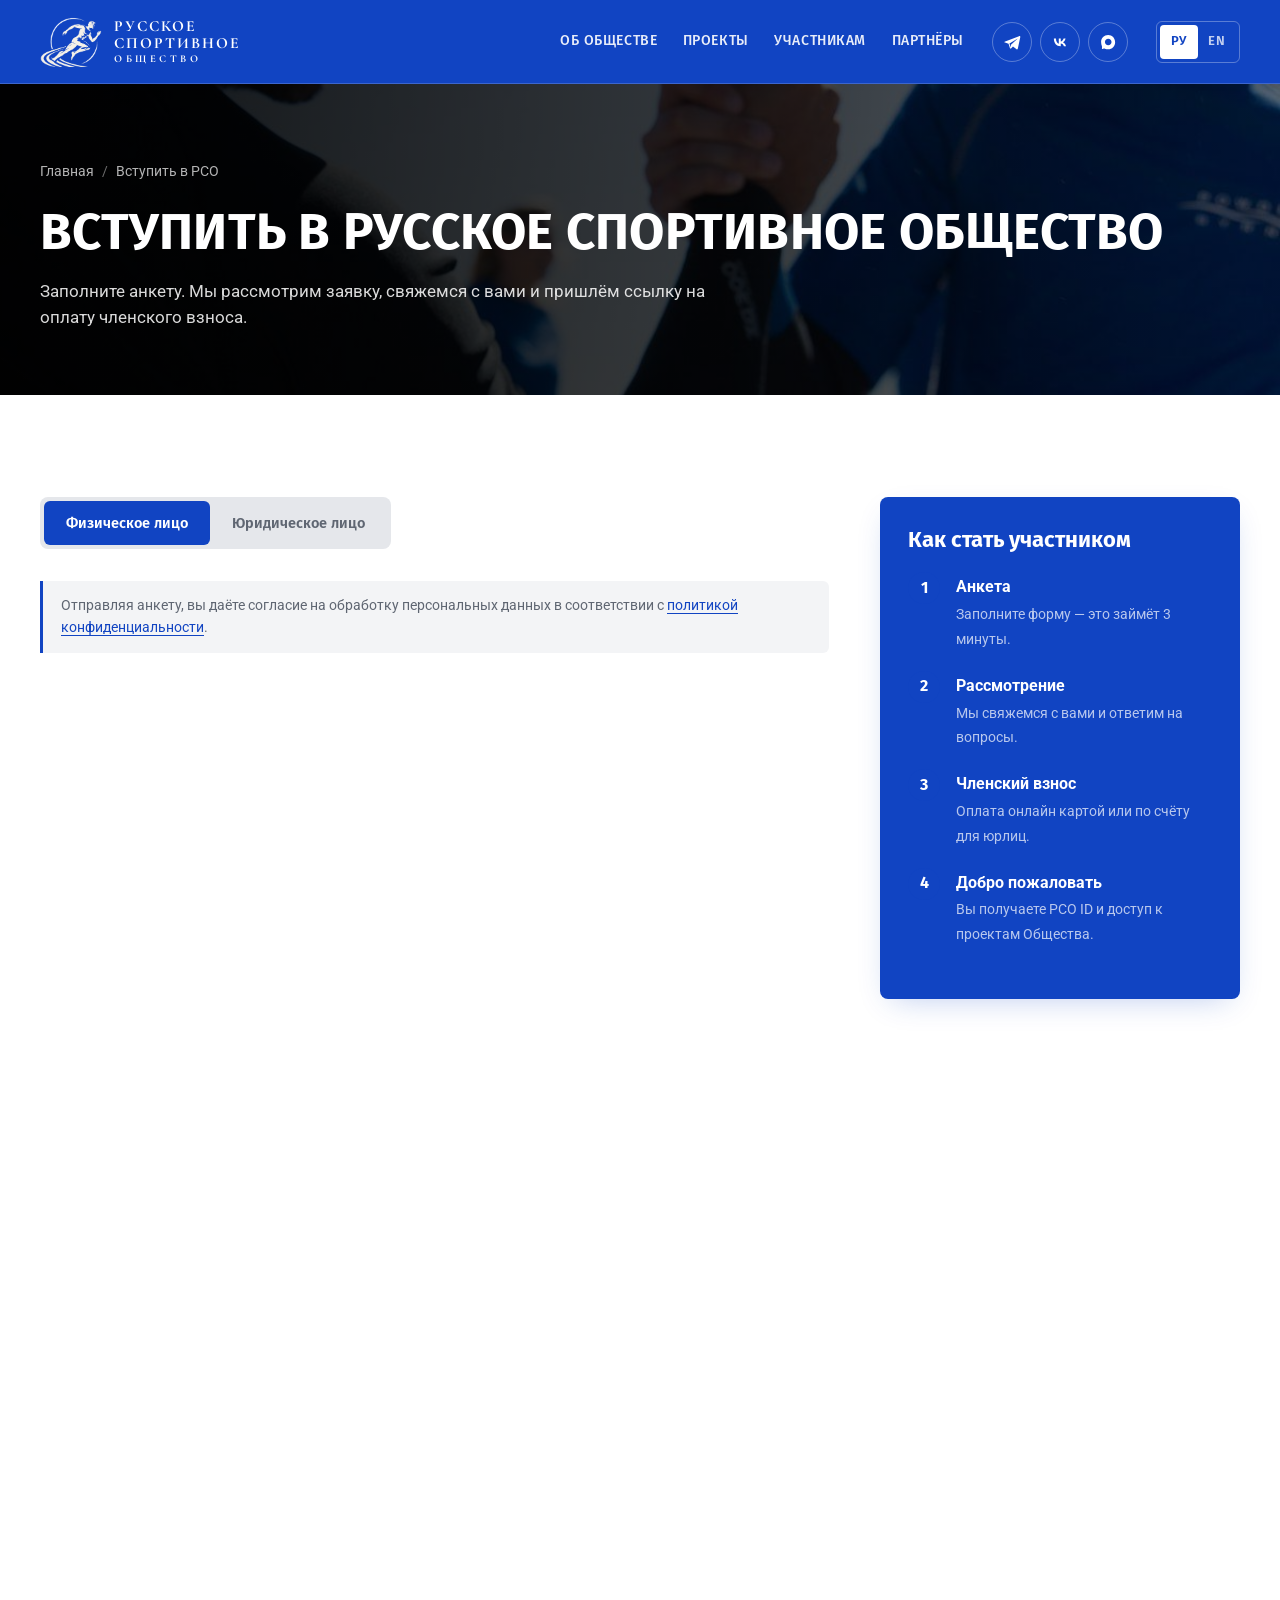
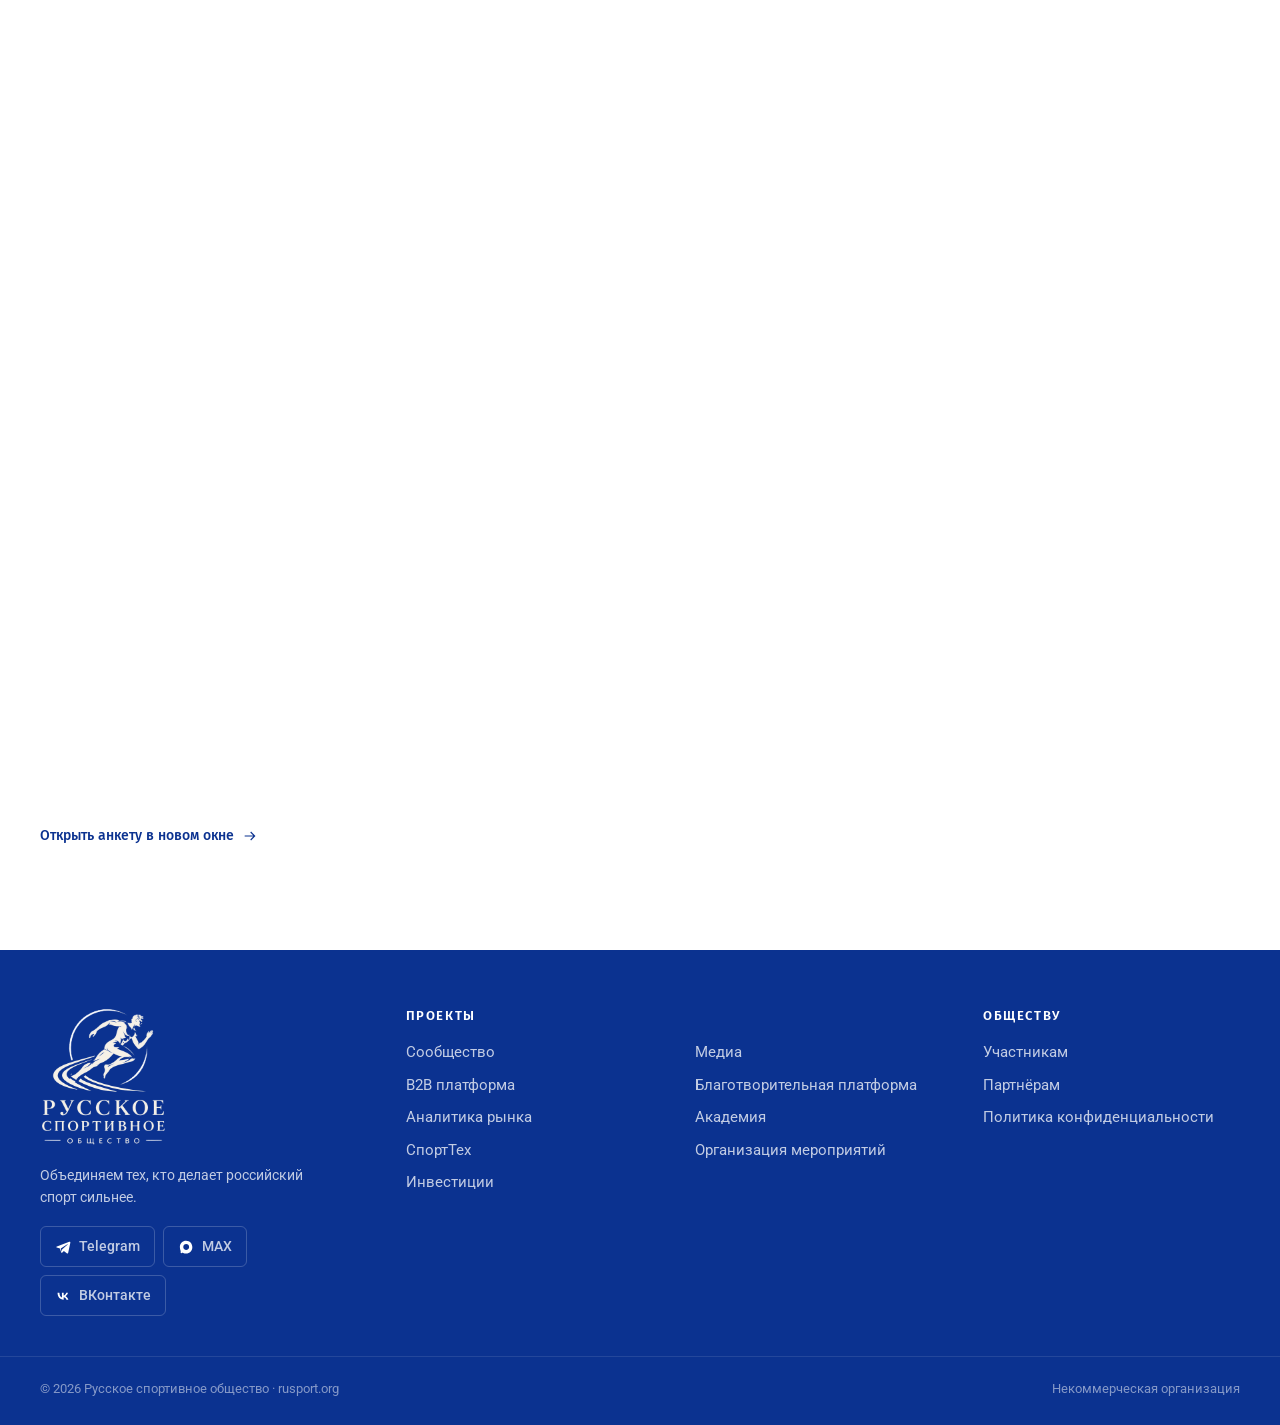
==== join.html @ 97c30bf5 "Ровные кнопки соцсетей в мобильном меню" ====
<!doctype html>
<html lang="ru">
<head>
  <meta charset="utf-8">
  <meta name="viewport" content="width=device-width, initial-scale=1">
  <title>Вступить — Русское спортивное общество</title>
  <meta name="description" content="Анкета для вступления в Русское спортивное общество для физических и юридических лиц.">
  <meta name="robots" content="noindex, nofollow">
  <meta name="theme-color" content="#1144c2">
  <link rel="icon" href="assets/img/favicon.png?v=2">
  <link rel="apple-touch-icon" href="assets/img/apple-touch-icon.png">
  <link rel="preconnect" href="https://fonts.googleapis.com">
  <link rel="preconnect" href="https://fonts.gstatic.com" crossorigin>
  <link href="https://fonts.googleapis.com/css2?family=Fira+Sans:wght@500;600;700;800&family=Roboto:wght@400;500&family=Cormorant+Garamond:ital,wght@0,700;1,500&display=swap" rel="stylesheet">
  <link rel="stylesheet" href="assets/css/style.css?v=rso2m4">
</head>
<body data-page="join">
  <div id="site-header"></div>
  <main>
    <section class="page-hero">
      <div class="photo" data-photo="join"></div>
      <div class="wrap">
        <nav class="crumbs" aria-label="Навигация"><a href="index.html">Главная</a><span>Вступить в РСО</span></nav>
        <h1 class="h1">Вступить в Русское спортивное общество</h1>
        <p class="lead">Заполните анкету. Мы рассмотрим заявку, свяжемся с вами и пришлём ссылку на оплату членского взноса.</p>
      </div>
    </section>

    <section class="section">
      <div class="wrap join">
        <div>
          <div class="tabs" role="tablist">
            <button class="tab is-active" type="button" role="tab" data-type="person">Физическое лицо</button>
            <button class="tab" type="button" role="tab" data-type="company">Юридическое лицо</button>
          </div>

          <!-- Анкета — Google Форма (ссылки в assets/js/data.js → RSO_FORMS) -->
          <div class="gform" id="gform"></div>
        </div>

        <aside class="aside">
          <h3>Как стать участником</h3>
          <ol class="steps">
            <li><b>Анкета</b><span>Заполните форму — это займёт 3 минуты.</span></li>
            <li><b>Рассмотрение</b><span>Мы свяжемся с вами и ответим на вопросы.</span></li>
            <li><b>Членский взнос</b><span>Оплата онлайн картой или по счёту для юрлиц.</span></li>
            <li><b>Добро пожаловать</b><span>Вы получаете РСО ID и доступ к проектам Общества.</span></li>
          </ol>
        </aside>
      </div>
    </section>
  </main>

  <div id="site-footer"></div>

  <script src="assets/js/data.js?v=20261023b"></script>
  <script src="assets/js/i18n.js?v=20261023b"></script>
  <script src="assets/js/main.js?v=20261023b"></script>
</body>
</html>
---- assets/css/style.css ----
/* Русское спортивное общество — rusport.org
   Layout patterns after rgo.ru; palette: РСО 2.0 — синий и белый. */

:root {
  --navy: #1144c2;
  --navy-2: #1a56d6;
  --navy-deep: #0b3290;
  --gold: #1144c2;
  --gold-dark: #0b3290;
  --gold-light: #ffffff;
  --red: #d52b1e;
  --red-dark: #b0231a;
  --bg: #ffffff;
  --ivory: #f3f4f6;
  --white: #ffffff;
  --ink: #121621;
  --muted: #5f6672;
  --line: #e5e7eb;
  --shadow: 0 10px 30px -12px rgba(17, 68, 194, 0.3);

  --head: "Fira Sans", "Roboto", Arial, sans-serif;
  --body: "Roboto", Arial, sans-serif;
  --serif: "Cormorant Garamond", Georgia, serif;

  --wrap: 1320px;
  --gutter: clamp(16px, 3.2vw, 40px);
  --radius: 8px;
  --ease: cubic-bezier(0.22, 0.61, 0.36, 1);
  --header-h: 84px;
}

*,
*::before,
*::after { box-sizing: border-box; }

html { scroll-behavior: smooth; -webkit-text-size-adjust: 100%; overflow-x: clip; }

body {
  margin: 0;
  font-family: var(--body);
  font-size: 16px;
  line-height: 1.55;
  color: var(--ink);
  background: var(--bg);
  -webkit-font-smoothing: antialiased;
  overflow-x: hidden;
}

img, video, iframe { max-width: 100%; display: block; }
a { color: inherit; text-decoration: none; }
button, input, select, textarea { font: inherit; color: inherit; }
[hidden] { display: none !important; }

.wrap { width: 100%; max-width: var(--wrap); margin: 0 auto; padding: 0 var(--gutter); }

/* ---------- Typography ---------- */

.h1, .h2, .title-xl {
  font-family: var(--head);
  font-weight: 700;
  line-height: 1.12;
  margin: 0;
  text-transform: uppercase;
  letter-spacing: 0.005em;
}
.title-xl { font-size: clamp(34px, 5.2vw, 72px); font-weight: 800; line-height: 1.04; }
.h1 { font-size: clamp(30px, 4vw, 52px); }
.h2 { font-size: clamp(26px, 2.8vw, 38px); }
.lead { font-size: clamp(16px, 1.3vw, 19px); color: var(--muted); margin: 0; }
.kicker {
  display: inline-block;
  font-family: var(--head);
  font-size: 13px;
  font-weight: 600;
  letter-spacing: 0.16em;
  text-transform: uppercase;
  color: var(--gold);
}

/* ---------- Buttons & links ---------- */

.btn {
  display: inline-flex;
  align-items: center;
  justify-content: center;
  gap: 10px;
  min-height: 50px;
  padding: 0 30px;
  border: 1px solid transparent;
  border-radius: 6px;
  font-family: var(--head);
  font-size: 14px;
  font-weight: 600;
  letter-spacing: 0.06em;
  text-transform: uppercase;
  cursor: pointer;
  white-space: nowrap;
  transition: background 0.2s, color 0.2s, border-color 0.2s, box-shadow 0.2s;
}
.btn svg { width: 18px; height: 18px; flex: none; }
.btn-gold { background: var(--red); color: var(--white); }
.btn-gold:hover { background: var(--red-dark); }

.more-link {
  display: inline-flex;
  align-items: center;
  gap: 12px;
  font-family: var(--head);
  font-size: 13px;
  font-weight: 500;
  letter-spacing: 0.06em;
  text-transform: uppercase;
  color: var(--gold-dark);
  white-space: nowrap;
}
.more-link svg { width: 18px; transition: transform 0.2s var(--ease); }
.more-link:hover svg { transform: translateX(4px); }

/* ---------- Header ---------- */

.site-header {
  position: fixed;
  inset: 0 0 auto;
  z-index: 60;
  color: var(--white);
  background: var(--navy);
  transition: background 0.3s, box-shadow 0.3s;
}
.page-home .site-header:not(.is-solid) { background: linear-gradient(rgba(0, 0, 0, 0.6), rgba(0, 0, 0, 0)); }
.site-header.is-solid { background: rgba(17, 68, 194, 0.97); box-shadow: 0 6px 24px -12px rgba(0, 0, 0, 0.5); }
.header-row {
  display: flex;
  align-items: center;
  gap: 28px;
  height: var(--header-h);
  border-bottom: 1px solid rgba(255, 255, 255, 0.18);
}
.site-header.is-solid .header-row { border-bottom-color: transparent; }

.brand { display: flex; align-items: center; gap: 12px; flex: none; }
.brand img { width: 62px; height: auto; }
.brand-name {
  font-family: var(--serif);
  font-size: 15.5px;
  font-weight: 700;
  line-height: 1.04;
  letter-spacing: 0.13em;
  text-transform: uppercase;
  color: var(--white);
}
.brand-name small { display: block; font-size: 10.5px; letter-spacing: 0.34em; margin-top: 3px; }

.nav { display: flex; align-items: center; gap: clamp(16px, 2vw, 30px); margin-left: auto; }
.nav a {
  font-family: var(--head);
  font-size: 14px;
  font-weight: 500;
  letter-spacing: 0.04em;
  text-transform: uppercase;
  opacity: 0.9;
  padding: 6px 0;
  border-bottom: 2px solid transparent;
  transition: border-color 0.2s, opacity 0.2s;
}
.nav a:hover, .nav a.is-active { opacity: 1; border-bottom-color: var(--gold-light); }
.header-cta { min-height: 42px; padding: 0 20px; font-size: 13px; }
.lang-switch { display: flex; flex: none; padding: 3px; border: 1px solid rgba(255, 255, 255, 0.3); border-radius: 6px; }
.lang-switch button {
  min-width: 38px;
  height: 34px;
  padding: 0 8px;
  border: 0;
  border-radius: 4px;
  background: transparent;
  color: rgba(255, 255, 255, 0.75);
  font-family: var(--head);
  font-size: 13px;
  font-weight: 600;
  letter-spacing: 0.04em;
  cursor: pointer;
  transition: background 0.2s, color 0.2s;
}
.lang-switch button:hover { color: var(--white); }
.lang-switch button.is-active { background: var(--white); color: var(--navy); cursor: default; }

.burger {
  display: none;
  margin-left: auto;
  width: 44px; height: 44px;
  padding: 0;
  border: 1px solid rgba(255, 255, 255, 0.3);
  border-radius: 6px;
  background: transparent;
  cursor: pointer;
  position: relative;
}
.burger span, .burger span::before, .burger span::after {
  position: absolute; left: 50%;
  width: 20px; height: 2px;
  margin-left: -10px;
  background: var(--white);
  transition: transform 0.3s var(--ease), background 0.2s;
}
.burger span { top: 50%; margin-top: -1px; }
.burger span::before, .burger span::after { content: ""; left: 0; margin-left: 0; }
.burger span::before { top: -6px; }
.burger span::after { top: 6px; }
.nav-open .burger span { background: transparent; }
.nav-open .burger span::before { transform: translateY(6px) rotate(45deg); }
.nav-open .burger span::after { transform: translateY(-6px) rotate(-45deg); }
.nav .nav-join { display: none; }

@media (max-width: 1100px) {
  :root { --header-h: 70px; }
  .brand img { width: 52px; }
  .burger { display: block; flex: 0 0 44px; min-width: 44px; margin-left: 8px; }
  .lang-switch { flex: 0 0 auto; margin-left: auto; }
  .header-row { gap: 12px; }
  .brand { flex: 0 1 auto; min-width: 0; overflow: hidden; }
  .brand img { flex: none; }
  .brand-name { white-space: nowrap; }
  .header-cta { display: none; }
  .nav {
    position: fixed;
    top: var(--header-h); left: 0; right: 0; bottom: 0;
    flex-direction: column;
    align-items: stretch;
    gap: 0;
    padding: 12px var(--gutter) 32px;
    background: var(--navy-deep);
    overflow-y: auto;
    transform: translateX(100%);
    transition: transform 0.35s var(--ease);
  }
  .nav a { font-size: 17px; padding: 18px 0; border-bottom: 1px solid rgba(255, 255, 255, 0.1); }
  .nav a:hover, .nav a.is-active { border-bottom-color: rgba(255, 255, 255, 0.1); color: var(--gold-light); }
  .nav .nav-join { display: flex; margin-top: 28px; border: 0; color: var(--white); }
  .nav-open { overflow: hidden; }
  .nav-open .nav { transform: none; }
  .nav-open .site-header { background: var(--navy-deep); }
}

@media (max-width: 400px) {
  .brand { gap: 8px; }
  .brand img { width: 42px; }
  .brand-name { font-size: 13px; letter-spacing: 0.08em; }
  .brand-name small { font-size: 9.5px; letter-spacing: 0.24em; }
  .lang-switch button { min-width: 32px; height: 32px; padding: 0 6px; font-size: 12px; }
  .burger { width: 42px; height: 42px; flex-basis: 42px; min-width: 42px; }
}

/* ---------- Photo slots ---------- */
/* Any [data-photo] element gets its photo as a background; missing files show a branded placeholder. */

.photo {
  position: relative;
  background-color: var(--navy-2);
  background-size: cover;
  background-position: center;
  overflow: hidden;
}
.photo.no-photo {
  background-image:
    repeating-linear-gradient(135deg, rgba(255, 255, 255, 0.025) 0 2px, transparent 2px 14px),
    radial-gradient(120% 120% at 75% 15%, #3b6fe0 0%, var(--navy) 55%, var(--navy-deep) 100%);
}
.photo.no-photo::after {
  content: "Фото: " attr(data-photo) ".jpg";
  position: absolute;
  top: 42%; left: 50%;
  transform: translate(-50%, -50%);
  padding: 44px 14px 0;
  background: url("data:image/svg+xml,%3Csvg xmlns='http://www.w3.org/2000/svg' viewBox='0 0 24 24' fill='none' stroke='%23ffffff' stroke-width='1.4'%3E%3Cpath d='M4 7h3l2-2.5h6L17 7h3a1 1 0 0 1 1 1v10a1 1 0 0 1-1 1H4a1 1 0 0 1-1-1V8a1 1 0 0 1 1-1z'/%3E%3Ccircle cx='12' cy='12.5' r='3.6'/%3E%3C/svg%3E") center top / 34px no-repeat;
  color: rgba(255, 255, 255, 0.55);
  font: 500 12.5px/1.4 var(--body);
  white-space: nowrap;
  pointer-events: none;
}
.hero-slide .photo.no-photo::after { left: 76%; top: 46%; }
.bleed > .photo.no-photo::after, .page-hero > .photo.no-photo::after { left: auto; right: 4%; transform: translateY(-50%); }
@media (max-width: 767px) {
  .hero-slide .photo.no-photo::after { left: 50%; top: 17%; }
  .bleed > .photo.no-photo::after, .page-hero > .photo.no-photo::after { display: none; }
}

/* ---------- Hero banner slider ---------- */

.hero { position: relative; color: var(--white); background: var(--navy-deep); overflow: hidden; }
.hero-slides { position: relative; height: clamp(560px, 86svh, 860px); }
.hero-slide {
  position: absolute;
  inset: 0;
  opacity: 0;
  visibility: hidden;
  transition: opacity 1s var(--ease), visibility 1s;
}
.hero-slide.is-active { opacity: 1; visibility: visible; }
.hero-slide .photo { position: absolute; inset: 0; transform: scale(1.06); transition: transform 7s linear; will-change: transform; backface-visibility: hidden; }
.hero-slide.is-active .photo { transform: scale(1); }
.hero-slide::after {
  content: "";
  position: absolute;
  inset: 0;
  background:
    linear-gradient(90deg, rgba(0, 0, 0, 0.88) 0%, rgba(0, 0, 0, 0.62) 45%, rgba(0, 0, 0, 0.3) 80%),
    linear-gradient(0deg, rgba(0, 0, 0, 0.7) 0%, rgba(0, 0, 0, 0) 40%),
    rgba(0, 0, 0, 0.2);
}
/* Slide text sits at the bottom, just above the progress bars (.hero-bar). */
.hero-content {
  position: relative;
  z-index: 2;
  height: 100%;
  display: flex;
  flex-direction: column;
  justify-content: flex-end;
  padding-top: var(--header-h);
  padding-bottom: 104px;
}
.hero-content > * { max-width: 760px; }
.hero-content .kicker { color: var(--gold-light); margin-bottom: 20px; }
.hero-content .title-xl { text-shadow: 0 2px 30px rgba(0, 0, 0, 0.35); }
.hero-content .title-xl span { color: var(--gold-light); }
.hero-content p { font-size: clamp(16px, 1.5vw, 20px); color: rgba(255, 255, 255, 0.86); margin: 22px 0 34px; max-width: 560px; }
.hero-actions { display: flex; flex-wrap: wrap; gap: 12px; }
.title-xl + .hero-actions { margin-top: 34px; }
@media (min-width: 768px) {
  .hero-actions .btn { min-width: 340px; min-height: 66px; padding: 0 64px; font-size: 17px; border-radius: 8px; }
}
.hero-content p:last-child { margin-bottom: 0; }
.hero-content > *:not(.hero-actions) { opacity: 0; transform: translateY(18px); transition: opacity 0.8s 0.2s var(--ease), transform 0.8s 0.2s var(--ease); }
.hero-actions { opacity: 0; transition: opacity 0.8s 0.45s var(--ease); }
.hero-slide.is-active .hero-content > * { opacity: 1; transform: none; }

.hero-bar {
  position: absolute;
  left: 0; right: 0; bottom: 30px;
  z-index: 3;
}
.hero-bar .wrap { display: flex; align-items: center; gap: 24px; }
.hero-progress { flex: 1; display: flex; gap: 8px; max-width: 520px; }
.hero-progress button {
  flex: 1;
  height: 22px;
  padding: 0;
  border: 0;
  background: none;
  cursor: pointer;
  position: relative;
}
.hero-progress button::before, .hero-progress i {
  content: "";
  position: absolute;
  left: 0; top: 10px;
  height: 3px;
  width: 100%;
  border-radius: 2px;
  background: rgba(255, 255, 255, 0.3);
}
.hero-progress i { width: 0; background: var(--gold-light); }
.hero-progress button.is-done i { width: 100%; }
.hero-progress button.is-active i { animation: progress var(--slide-ms, 7000ms) linear forwards; }
@keyframes progress { to { width: 100%; } }
.hero-count { font-family: var(--head); font-size: 15px; color: rgba(255, 255, 255, 0.65); margin-left: auto; }
.hero-count b { font-size: 26px; color: var(--white); font-weight: 600; }
.hero-arrows { display: flex; gap: 8px; }
.round-btn {
  width: 46px; height: 46px;
  display: grid; place-items: center;
  border: 1px solid rgba(255, 255, 255, 0.45);
  border-radius: 50%;
  background: transparent;
  color: var(--white);
  cursor: pointer;
  transition: background 0.2s, border-color 0.2s;
}
.round-btn:hover { background: var(--gold); border-color: var(--gold); }
.round-btn svg { width: 18px; }

@media (max-width: 767px) {
  .hero-slides { height: min(640px, 88svh); }
  .hero-slide::after { background: linear-gradient(0deg, rgba(0, 0, 0, 0.94) 0%, rgba(0, 0, 0, 0.78) 50%, rgba(0, 0, 0, 0.6) 100%); }
  .hero-content { padding-bottom: 88px; }
  .hero-actions .btn { flex: 1 1 100%; }
  .hero-arrows { display: none; }
}

/* ---------- Sections ---------- */

.section { padding: clamp(64px, 8vw, 110px) 0; }
.section-ivory { background: var(--ivory); }
.section-head {
  display: flex;
  align-items: flex-end;
  justify-content: space-between;
  gap: 16px 32px;
  margin-bottom: clamp(28px, 3.4vw, 48px);
}
.section-head .lead { max-width: 560px; margin-top: 14px; }
@media (max-width: 767px) { .section-head { flex-direction: column; align-items: flex-start; } }

/* Photo card */
.pcard {
  position: relative;
  display: flex;
  flex-direction: column;
  justify-content: flex-end;
  min-height: 300px;
  aspect-ratio: 4 / 3;
  border-radius: var(--radius);
  overflow: hidden;
  box-shadow: var(--shadow);
  color: var(--white);
  isolation: isolate;
}
.pcard .photo { position: absolute; inset: 0; z-index: -2; transition: transform 0.7s var(--ease); }
.pcard::before {
  content: "";
  position: absolute;
  inset: 0;
  z-index: -1;
  background: linear-gradient(0deg, rgba(0, 0, 0, 0.9) 0%, rgba(0, 0, 0, 0.45) 40%, rgba(0, 0, 0, 0) 70%);
}
.pcard:hover .photo { transform: scale(1.05); }
.pcard-body { padding: 24px 26px; }
.pcard-title { font-family: var(--head); font-size: clamp(19px, 1.6vw, 23px); font-weight: 600; line-height: 1.2; margin: 0; }
.pcard-text { font-size: 14.5px; color: rgba(255, 255, 255, 0.82); margin: 8px 0 0; max-height: 0; opacity: 0; overflow: hidden; transition: max-height 0.4s var(--ease), opacity 0.4s; }
.pcard:hover .pcard-text, .pcard:focus-visible .pcard-text { max-height: 120px; opacity: 1; }
.pcard-badge {
  position: absolute;
  top: 16px; left: 16px;
  padding: 5px 11px;
  border-radius: 4px;
  background: var(--red);
  color: var(--white);
  font-family: var(--head);
  font-size: 11.5px;
  font-weight: 600;
  letter-spacing: 0.06em;
  text-transform: uppercase;
}
.pcard-num { position: absolute; top: 14px; right: 18px; font-family: var(--head); font-size: 15px; font-weight: 600; color: rgba(255, 255, 255, 0.75); }
@media (hover: none) { .pcard-text { max-height: none; opacity: 1; } }

.grid-3 { display: grid; grid-template-columns: repeat(3, minmax(0, 1fr)); gap: 24px; }
@media (max-width: 1023px) {
  .grid-3 { grid-template-columns: repeat(2, minmax(0, 1fr)); gap: 20px; }
}
@media (max-width: 600px) {
  .grid-3 { grid-template-columns: 1fr; gap: 16px; }
  .pcard { min-height: 240px; }
}

/* Full-bleed photo section (rgo.ru "Экспедиционный корпус") */
.bleed { position: relative; color: var(--white); padding: clamp(72px, 9vw, 130px) 0; isolation: isolate; }
.bleed > .photo { position: absolute; inset: 0; z-index: -2; }
.bleed::before { content: ""; position: absolute; inset: 0; z-index: -1; background: linear-gradient(90deg, rgba(0, 0, 0, 0.92) 0%, rgba(0, 0, 0, 0.78) 50%, rgba(0, 0, 0, 0.6) 100%); }
.bleed .lead { color: rgba(255, 255, 255, 0.82); }
.bleed-title { font-family: var(--head); font-size: clamp(30px, 4.4vw, 60px); font-weight: 800; line-height: 1.05; text-transform: uppercase; margin: 14px 0 22px; max-width: 900px; }
.pillars { display: grid; grid-template-columns: repeat(3, minmax(0, 1fr)); gap: 20px; margin-top: clamp(40px, 5vw, 64px); }
.pillar {
  padding: 30px 28px;
  border-radius: var(--radius);
  background: rgba(255, 255, 255, 0.07);
  border: 1px solid rgba(255, 255, 255, 0.14);
  backdrop-filter: blur(6px);
  -webkit-backdrop-filter: blur(6px);
}
.pillar h3 { font-family: var(--head); font-size: 26px; font-weight: 700; letter-spacing: 0.04em; text-transform: uppercase; color: var(--gold-light); margin: 0 0 12px; }
.pillar p { margin: 0; color: rgba(255, 255, 255, 0.82); }
@media (max-width: 860px) { .pillars { grid-template-columns: 1fr; } }

/* Band (rgo.ru colour stripe) */
.band { background: var(--navy); color: var(--white); }
.band .wrap { display: flex; align-items: center; justify-content: space-between; gap: 20px 40px; padding-top: 34px; padding-bottom: 34px; }
.band-title { font-family: var(--head); font-size: clamp(20px, 2vw, 28px); font-weight: 700; text-transform: uppercase; margin: 0; }
.band p { margin: 6px 0 0; color: rgba(255, 255, 255, 0.75); }
.band-gold { background: var(--gold); }
.band-gold p { color: rgba(255, 255, 255, 0.9); }
.band-gold .btn { background: var(--navy); color: var(--white); }
.band-gold .btn:hover { background: var(--navy-deep); }
.band .socials { flex: none; }
.band-gold .social { border-color: rgba(255, 255, 255, 0.55); color: var(--white); }
.band-gold .social svg { color: var(--white); }
.band-gold .social:hover { border-color: var(--white); background: var(--navy); }
@media (max-width: 767px) { .band .wrap { flex-direction: column; align-items: flex-start; } .band .btn { width: 100%; } }

/* ---------- Empty-state note (join page, before the Google Forms are set) ---------- */

.empty-note {
  grid-column: 1 / -1;
  padding: 48px 24px;
  border: 1px dashed #d1d5db;
  border-radius: var(--radius);
  text-align: center;
  color: var(--muted);
}
.empty-note b { display: block; font-family: var(--head); font-size: 20px; color: var(--navy); margin-bottom: 6px; }

/* ---------- Two ideas ---------- */

.ideas { display: grid; grid-template-columns: 1fr 1fr; gap: 24px; }
.idea { min-height: 440px; aspect-ratio: auto; }
.idea .pcard-body { padding: clamp(24px, 3vw, 40px); }
.idea .kicker { color: var(--gold-light); margin-bottom: 10px; }
.idea .pcard-title { font-size: clamp(24px, 2.4vw, 34px); font-weight: 700; text-transform: uppercase; }
.idea .pcard-text { max-height: none; opacity: 1; font-size: 16px; margin-top: 12px; max-width: 480px; }
.ideas-result {
  margin-top: 24px;
  padding: clamp(22px, 2.6vw, 34px) 24px;
  border-radius: var(--radius);
  background: var(--gold);
  color: var(--white);
  text-align: center;
  font-family: var(--head);
  font-size: clamp(18px, 2.2vw, 30px);
  font-weight: 700;
  letter-spacing: 0.04em;
  text-transform: uppercase;
}
.ideas-result span { color: var(--gold-light); }
@media (max-width: 860px) { .ideas { grid-template-columns: 1fr; } .idea { min-height: 360px; } }

/* ---------- What the industry gets (static 2×2) ---------- */

.values { display: grid; grid-template-columns: repeat(2, minmax(0, 1fr)); gap: 24px; }
.value {
  display: grid;
  grid-template-columns: minmax(0, 0.9fr) minmax(0, 1.1fr);
  border-radius: var(--radius);
  overflow: hidden;
  background: var(--white);
  border: 1px solid var(--line);
}
.value-img { position: relative; min-height: 260px; }
.value-img .photo { position: absolute; inset: 0; }
.value-body { padding: clamp(22px, 2.4vw, 32px); }
.value-title { font-family: var(--head); font-size: clamp(17px, 1.4vw, 20px); font-weight: 700; text-transform: uppercase; letter-spacing: 0.02em; color: var(--navy); margin: 0 0 16px; }
.value ul { list-style: none; margin: 0; padding: 0; display: grid; gap: 9px; font-size: 15px; }
.value li { position: relative; padding-left: 20px; }
.value li::before { content: ""; position: absolute; left: 2px; top: 0.6em; width: 7px; height: 7px; background: var(--red); transform: rotate(45deg); }
@media (max-width: 1100px) { .values { grid-template-columns: 1fr; } }
@media (max-width: 560px) { .value { grid-template-columns: 1fr; } .value-img { min-height: 0; aspect-ratio: 16 / 9; } }

/* ---------- Partners ---------- */
.partners { display: grid; grid-template-columns: repeat(5, minmax(0, 1fr)); gap: 16px; }
.partner {
  display: grid;
  place-items: center;
  aspect-ratio: 16 / 9;
  padding: 14px;
  border-radius: var(--radius);
  background: var(--white);
  border: 1px solid var(--line);
  color: #9ca3af;
  font-size: 12px;
  text-align: center;
  text-transform: uppercase;
  letter-spacing: 0.08em;
}
.partner.reveal { transform: translateY(48px); filter: blur(6px); transition: opacity 0.9s var(--ease), transform 0.9s var(--ease), filter 0.9s var(--ease); }
.partner.reveal.is-in { transform: none; filter: none; }
.partner img { max-height: 60px; max-width: 100%; width: auto; object-fit: contain; }
@media (max-width: 1023px) { .partners { grid-template-columns: repeat(3, minmax(0, 1fr)); } }
@media (max-width: 560px) { .partners { grid-template-columns: repeat(2, minmax(0, 1fr)); gap: 10px; } }

/* ---------- Manifesto ---------- */

.manifesto { text-align: center; }
.manifesto-words {
  display: flex;
  flex-wrap: wrap;
  justify-content: center;
  align-items: center;
  gap: 8px clamp(14px, 2vw, 28px);
  font-family: var(--head);
  font-size: clamp(22px, 3.6vw, 52px);
  font-weight: 800;
  text-transform: uppercase;
  color: var(--navy);
  line-height: 1.1;
}
.manifesto-words i { width: 10px; height: 10px; background: var(--gold); transform: rotate(45deg); flex: none; }
.manifesto-claim { margin: 28px 0 32px; font-size: clamp(16px, 1.4vw, 19px); color: var(--muted); }
.manifesto-claim b { color: var(--navy); }
.manifesto .socials { justify-content: center; }

/* ---------- Footer ---------- */

.site-footer { background: var(--navy-deep); color: rgba(255, 255, 255, 0.75); }

.footer-main { display: grid; grid-template-columns: 1.3fr repeat(3, 1fr); gap: 32px; padding-top: 56px; padding-bottom: 40px; }
.footer-brand img { width: 128px; margin-bottom: 18px; }
.footer-brand p { margin: 0 0 18px; font-size: 14px; max-width: 280px; }
.site-footer h4 { margin: 0 0 16px; font-family: var(--head); font-size: 13px; font-weight: 600; letter-spacing: 0.12em; text-transform: uppercase; color: var(--gold-light); }
.site-footer ul { list-style: none; margin: 0; padding: 0; display: grid; gap: 10px; font-size: 14.5px; }
.site-footer a:hover { color: var(--white); }
.footer-bottom { display: flex; flex-wrap: wrap; justify-content: space-between; gap: 10px; padding-top: 22px; padding-bottom: 26px; border-top: 1px solid rgba(255, 255, 255, 0.1); font-size: 13px; color: rgba(255, 255, 255, 0.5); }
.socials { display: flex; flex-wrap: wrap; gap: 8px; }
.social {
  display: inline-flex;
  align-items: center;
  gap: 8px;
  padding: 9px 14px;
  border: 1px solid rgba(255, 255, 255, 0.2);
  border-radius: 6px;
  font-size: 13.5px;
  font-weight: 500;
  transition: border-color 0.2s, background 0.2s;
}
.social:hover { border-color: var(--gold-light); background: rgba(255, 255, 255, 0.05); }
.social svg { width: 16px; height: 16px; color: var(--white); }
.socials-dark .social { border-color: var(--line); color: var(--navy); background: var(--white); }
.socials-dark .social svg { color: var(--navy); }
@media (max-width: 1023px) { .footer-main { grid-template-columns: 1fr 1fr; } .footer-brand { grid-column: 1 / -1; } }
@media (max-width: 480px) { .footer-main { grid-template-columns: 1fr; } }

/* ---------- Inner pages ---------- */

.page-hero { position: relative; color: var(--white); padding: calc(var(--header-h) + clamp(40px, 6vw, 90px)) 0 clamp(40px, 5vw, 70px); isolation: isolate; }
.page-hero > .photo { position: absolute; inset: 0; z-index: -2; }
.page-hero::before { content: ""; position: absolute; inset: 0; z-index: -1; background: linear-gradient(90deg, rgba(0, 0, 0, 0.92) 0%, rgba(0, 0, 0, 0.75) 60%, rgba(0, 0, 0, 0.55) 100%); }
.page-hero-plain { background: var(--navy); }
.page-hero-plain::before { display: none; }
.page-hero .lead { color: rgba(255, 255, 255, 0.85); margin-top: 18px; max-width: 680px; }
.page-hero .pcard-badge { position: static; display: inline-block; margin-bottom: 18px; }
.crumbs { display: flex; flex-wrap: wrap; gap: 8px; font-size: 13.5px; color: rgba(255, 255, 255, 0.7); margin-bottom: 22px; }
.crumbs a:hover { color: var(--white); text-decoration: underline; }
.crumbs span::before { content: "/"; margin-right: 8px; opacity: 0.6; }
.aside {
  position: sticky;
  top: calc(var(--header-h) + 24px);
  padding: 30px 28px;
  border-radius: var(--radius);
  background: var(--navy);
  color: var(--white);
  box-shadow: var(--shadow);
}
.aside h3 { font-family: var(--head); font-size: 22px; font-weight: 700; margin: 0 0 10px; line-height: 1.2; }
.aside p { margin: 0 0 24px; color: rgba(255, 255, 255, 0.75); font-size: 15px; }
.aside .btn { width: 100%; }
.aside .btn + .btn { margin-top: 10px; }
@media (max-width: 1023px) { .aside { position: static; } }

/* Join form */
.join { display: grid; grid-template-columns: minmax(0, 1fr) 360px; gap: clamp(32px, 4vw, 64px); align-items: start; }
.tabs { display: inline-flex; padding: 4px; background: #e5e7eb; border-radius: 8px; margin-bottom: 32px; }
.tab { padding: 11px 22px; border: 0; border-radius: 6px; background: transparent; font-family: var(--head); font-size: 14.5px; font-weight: 600; cursor: pointer; color: var(--muted); }
.tab.is-active { background: var(--navy); color: var(--white); }
.steps { list-style: none; margin: 22px 0 0; padding: 0; counter-reset: s; }
.steps li { counter-increment: s; position: relative; padding: 0 0 22px 48px; }
.steps li::before { content: counter(s); position: absolute; left: 0; top: -3px; width: 32px; height: 32px; display: grid; place-items: center; border-radius: 50%; background: var(--gold); font-family: var(--head); font-weight: 700; color: var(--white); }
.steps b { display: block; margin-bottom: 2px; }
.steps span { font-size: 14px; color: rgba(255, 255, 255, 0.7); }
.gform iframe { width: 100%; border: 0; border-radius: var(--radius); background: var(--white); }
/* Google Form heights (measured: content + Google footer), so the form shows without its own scrollbar. */
.gform iframe[data-type="person"] { height: 1740px; }
.gform iframe[data-type="company"] { height: 2360px; }
@media (max-width: 600px) {
  .gform iframe[data-type="person"] { height: 1885px; }
  .gform iframe[data-type="company"] { height: 2505px; }
}
.gform-consent { margin: 0 0 16px; padding: 14px 18px; border-left: 3px solid var(--gold); border-radius: 0 6px 6px 0; background: var(--ivory); font-size: 14px; color: var(--muted); }
.gform-consent a { color: var(--navy); text-decoration: underline; text-decoration-color: var(--gold); text-underline-offset: 3px; }
.gform-alt { margin: 14px 0 0; }
.gform-alt a { display: inline-flex; align-items: center; gap: 8px; color: var(--gold-dark); font-family: var(--head); font-size: 14px; font-weight: 500; }
.gform-alt svg { width: 16px; }
@media (max-width: 1023px) { .join { grid-template-columns: 1fr; } }
@media (max-width: 600px) { .tabs { display: flex; } .tab { flex: 1; padding: 11px 8px; } }

.prose { max-width: 800px; font-size: 17px; }
.prose h2 { font-family: var(--head); font-size: 24px; text-transform: uppercase; margin: 36px 0 10px; }

/* ---------- Reveal ---------- */

.reveal { opacity: 0; transform: translateY(24px); transition: opacity 0.8s var(--ease), transform 0.8s var(--ease); }
.reveal.is-in { opacity: 1; transform: none; }

@media (prefers-reduced-motion: reduce) {
  *, *::before, *::after { animation-duration: 0.001ms !important; transition-duration: 0.001ms !important; }
  .reveal, .partner.reveal { opacity: 1; transform: none; filter: none; }
}

:focus-visible { outline: 2px solid var(--gold); outline-offset: 3px; }

/* Header socials (replace the former "Вступить" CTA) */
.header-socials { display: flex; gap: 8px; min-height: 0; padding: 0; }
.social-icon { display: inline-flex; align-items: center; justify-content: center; width: 40px; height: 40px; border: 1px solid rgba(255, 255, 255, 0.3); border-radius: 50%; color: var(--white); transition: border-color 0.2s, background 0.2s; }
.social-icon svg { width: 18px; height: 18px; color: var(--white); }
.social-icon:hover { border-color: var(--gold-light); background: rgba(255, 255, 255, 0.08); }
.nav .nav-join.socials { margin-top: 28px; }

/* РСО 2.0: красный — акцент для главных действий и меток (бело-сине-красная палитра) */
.ideas-result span { color: var(--white); text-decoration: underline; text-decoration-color: var(--red); text-decoration-thickness: 4px; text-underline-offset: 8px; }

/* РСО 2.0: на телефонах и планшетах соцсети убраны из шапки — они в меню (бургер) */
@media (max-width: 1100px) {
  .header-socials { display: none; }
}

/* РСО 2.0: кнопки соцсетей в мобильном меню — ровный ряд, без стилей пунктов меню */
@media (max-width: 1100px) {
  .nav .nav-join.socials { display: grid; grid-template-columns: repeat(3, 1fr); gap: 8px; }
  .nav .nav-join .social {
    justify-content: center;
    gap: 8px;
    padding: 12px 8px;
    border: 1px solid rgba(255, 255, 255, 0.3);
    border-radius: 6px;
    font-family: var(--body);
    font-size: 14px;
    letter-spacing: 0;
    text-transform: none;
    line-height: 1;
    white-space: nowrap;
    opacity: 1;
  }
  .nav .nav-join .social svg { flex: none; width: 18px; height: 18px; }
}
@media (max-width: 360px) {
  .nav .nav-join.socials { grid-template-columns: 1fr; }
}
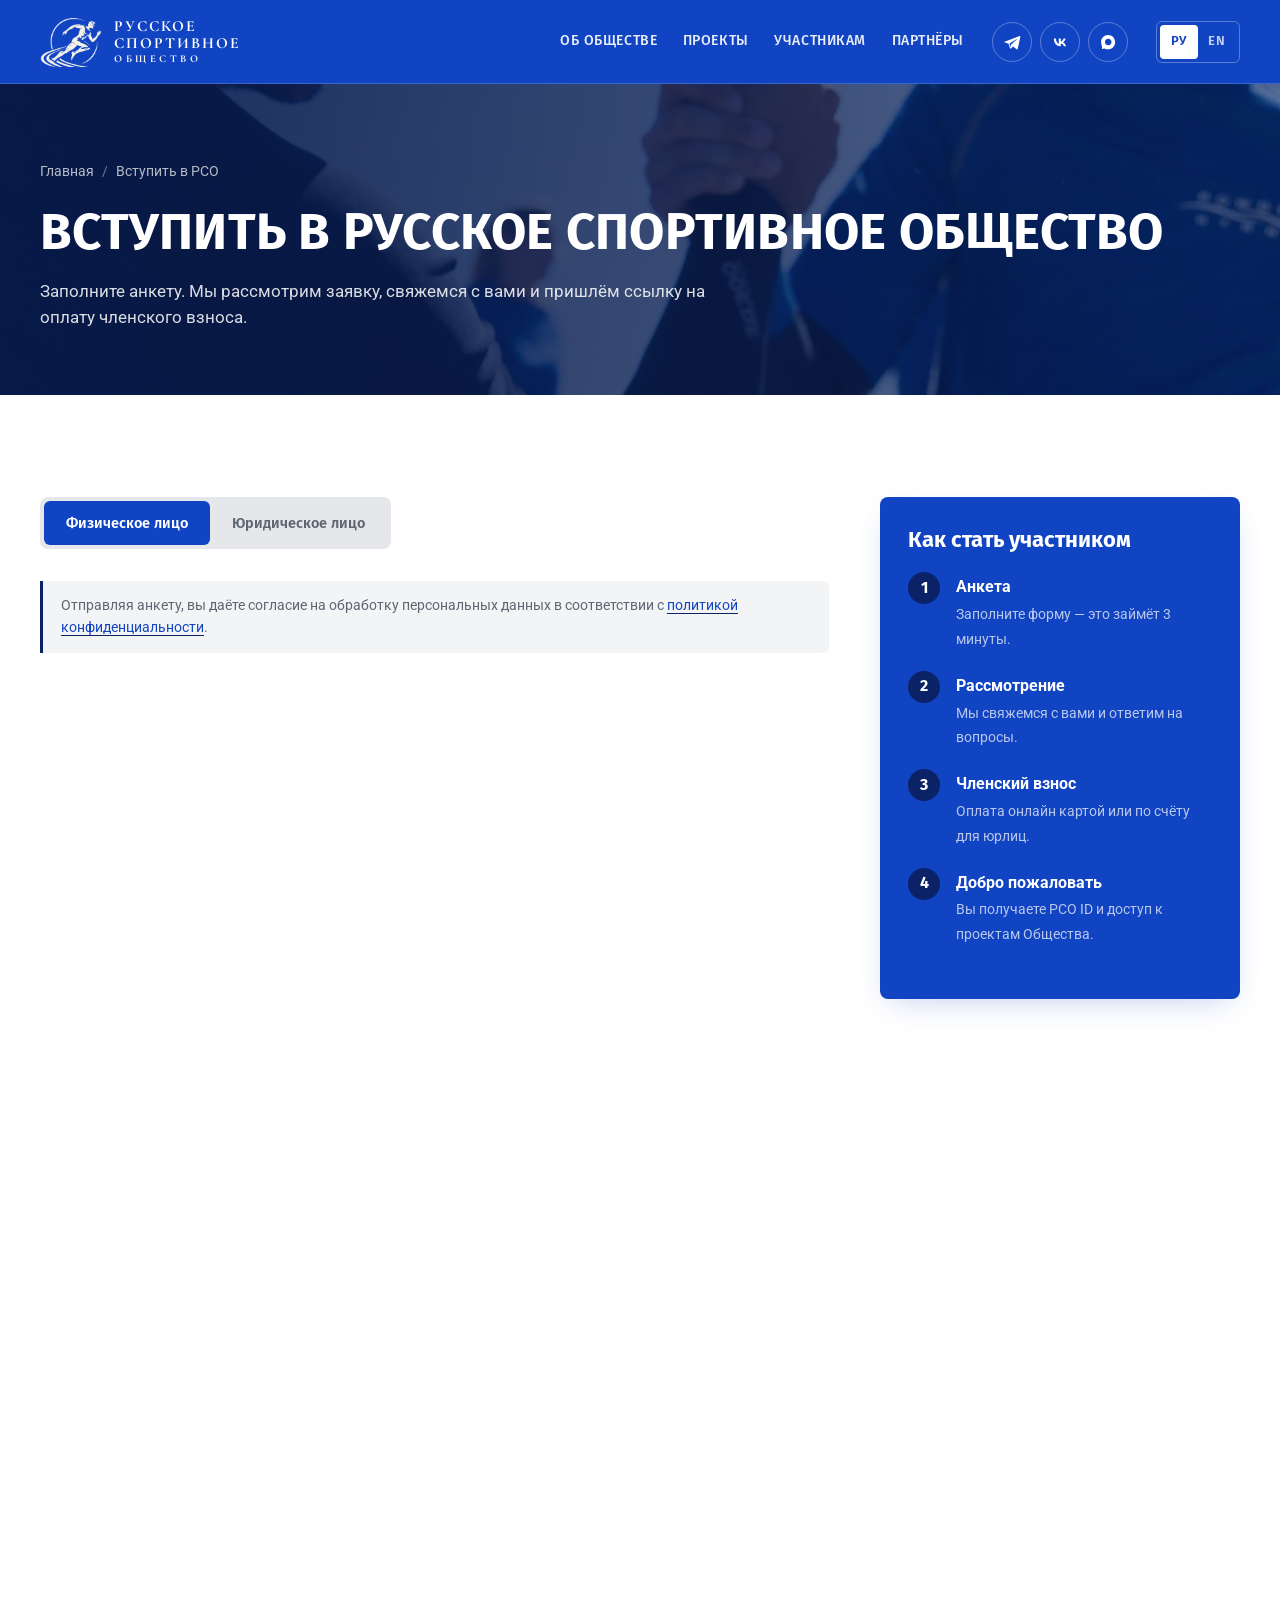
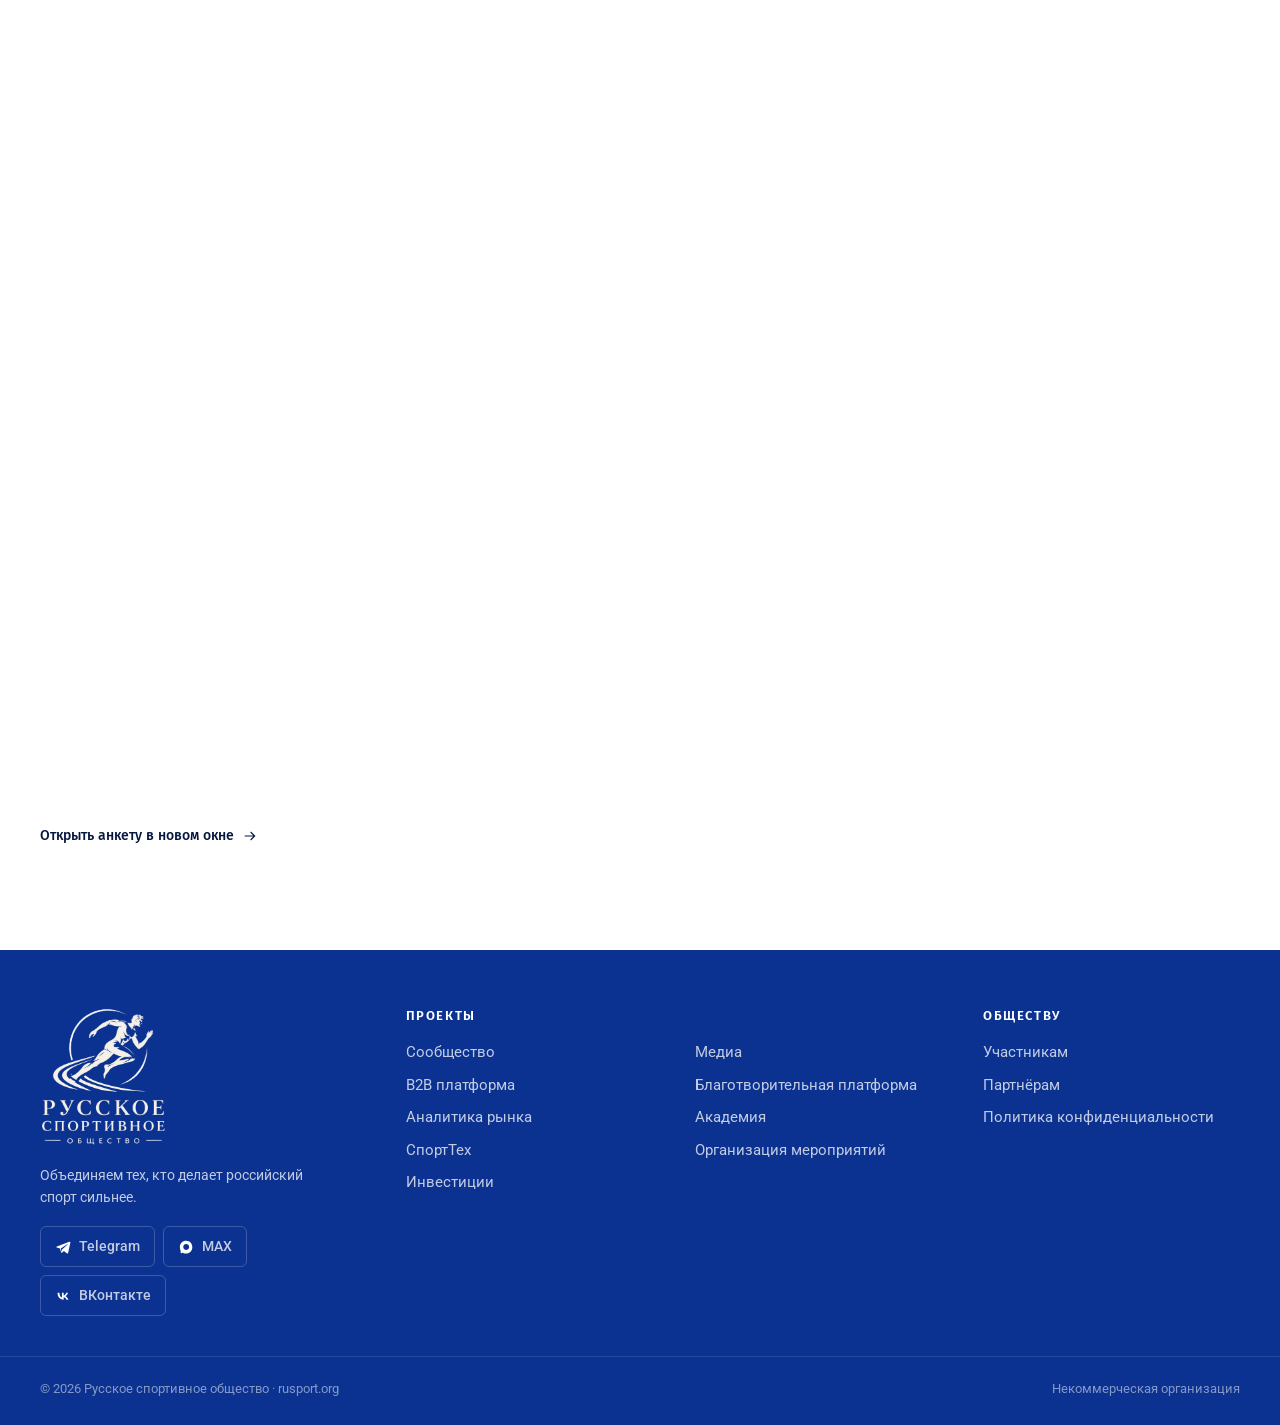
==== commit d8968952: "Revert "Синий основной, тёмно-синий редко, фото без синего затемнения" This reverts commit d5ea0c6c6" ====
--- a/join.html
+++ b/join.html
@@ -12,7 +12,7 @@
   <link rel="preconnect" href="https://fonts.googleapis.com">
   <link rel="preconnect" href="https://fonts.gstatic.com" crossorigin>
   <link href="https://fonts.googleapis.com/css2?family=Fira+Sans:wght@500;600;700;800&family=Roboto:wght@400;500&family=Cormorant+Garamond:ital,wght@0,700;1,500&display=swap" rel="stylesheet">
-  <link rel="stylesheet" href="assets/css/style.css?v=rso2m4">
+  <link rel="stylesheet" href="assets/css/style.css?v=rso2m5">
 </head>
 <body data-page="join">
   <div id="site-header"></div>
--- a/assets/css/style.css
+++ b/assets/css/style.css
@@ -5,8 +5,8 @@
   --navy: #1144c2;
   --navy-2: #1a56d6;
   --navy-deep: #0b3290;
-  --gold: #1144c2;
-  --gold-dark: #0b3290;
+  --gold: #0b2266;
+  --gold-dark: #06173f;
   --gold-light: #ffffff;
   --red: #d52b1e;
   --red-dark: #b0231a;
@@ -126,7 +126,7 @@
   background: var(--navy);
   transition: background 0.3s, box-shadow 0.3s;
 }
-.page-home .site-header:not(.is-solid) { background: linear-gradient(rgba(0, 0, 0, 0.6), rgba(0, 0, 0, 0)); }
+.page-home .site-header:not(.is-solid) { background: linear-gradient(rgba(7, 26, 76, 0.6), rgba(7, 26, 76, 0)); }
 .site-header.is-solid { background: rgba(17, 68, 194, 0.97); box-shadow: 0 6px 24px -12px rgba(0, 0, 0, 0.5); }
 .header-row {
   display: flex;
@@ -302,9 +302,9 @@
   position: absolute;
   inset: 0;
   background:
-    linear-gradient(90deg, rgba(0, 0, 0, 0.88) 0%, rgba(0, 0, 0, 0.62) 45%, rgba(0, 0, 0, 0.3) 80%),
-    linear-gradient(0deg, rgba(0, 0, 0, 0.7) 0%, rgba(0, 0, 0, 0) 40%),
-    rgba(0, 0, 0, 0.2);
+    linear-gradient(90deg, rgba(7, 26, 76, 0.88) 0%, rgba(7, 26, 76, 0.62) 45%, rgba(7, 26, 76, 0.3) 80%),
+    linear-gradient(0deg, rgba(7, 26, 76, 0.7) 0%, rgba(7, 26, 76, 0) 40%),
+    rgba(7, 26, 76, 0.2);
 }
 /* Slide text sits at the bottom, just above the progress bars (.hero-bar). */
 .hero-content {
@@ -379,7 +379,7 @@
 
 @media (max-width: 767px) {
   .hero-slides { height: min(640px, 88svh); }
-  .hero-slide::after { background: linear-gradient(0deg, rgba(0, 0, 0, 0.94) 0%, rgba(0, 0, 0, 0.78) 50%, rgba(0, 0, 0, 0.6) 100%); }
+  .hero-slide::after { background: linear-gradient(0deg, rgba(7, 26, 76, 0.94) 0%, rgba(7, 26, 76, 0.78) 50%, rgba(7, 26, 76, 0.6) 100%); }
   .hero-content { padding-bottom: 88px; }
   .hero-actions .btn { flex: 1 1 100%; }
   .hero-arrows { display: none; }
@@ -419,7 +419,7 @@
   position: absolute;
   inset: 0;
   z-index: -1;
-  background: linear-gradient(0deg, rgba(0, 0, 0, 0.9) 0%, rgba(0, 0, 0, 0.45) 40%, rgba(0, 0, 0, 0) 70%);
+  background: linear-gradient(0deg, rgba(7, 26, 76, 0.9) 0%, rgba(7, 26, 76, 0.45) 40%, rgba(7, 26, 76, 0) 70%);
 }
 .pcard:hover .photo { transform: scale(1.05); }
 .pcard-body { padding: 24px 26px; }
@@ -454,7 +454,7 @@
 /* Full-bleed photo section (rgo.ru "Экспедиционный корпус") */
 .bleed { position: relative; color: var(--white); padding: clamp(72px, 9vw, 130px) 0; isolation: isolate; }
 .bleed > .photo { position: absolute; inset: 0; z-index: -2; }
-.bleed::before { content: ""; position: absolute; inset: 0; z-index: -1; background: linear-gradient(90deg, rgba(0, 0, 0, 0.92) 0%, rgba(0, 0, 0, 0.78) 50%, rgba(0, 0, 0, 0.6) 100%); }
+.bleed::before { content: ""; position: absolute; inset: 0; z-index: -1; background: linear-gradient(90deg, rgba(7, 26, 76, 0.92) 0%, rgba(7, 26, 76, 0.78) 50%, rgba(7, 26, 76, 0.6) 100%); }
 .bleed .lead { color: rgba(255, 255, 255, 0.82); }
 .bleed-title { font-family: var(--head); font-size: clamp(30px, 4.4vw, 60px); font-weight: 800; line-height: 1.05; text-transform: uppercase; margin: 14px 0 22px; max-width: 900px; }
 .pillars { display: grid; grid-template-columns: repeat(3, minmax(0, 1fr)); gap: 20px; margin-top: clamp(40px, 5vw, 64px); }
@@ -619,7 +619,7 @@
 
 .page-hero { position: relative; color: var(--white); padding: calc(var(--header-h) + clamp(40px, 6vw, 90px)) 0 clamp(40px, 5vw, 70px); isolation: isolate; }
 .page-hero > .photo { position: absolute; inset: 0; z-index: -2; }
-.page-hero::before { content: ""; position: absolute; inset: 0; z-index: -1; background: linear-gradient(90deg, rgba(0, 0, 0, 0.92) 0%, rgba(0, 0, 0, 0.75) 60%, rgba(0, 0, 0, 0.55) 100%); }
+.page-hero::before { content: ""; position: absolute; inset: 0; z-index: -1; background: linear-gradient(90deg, rgba(7, 26, 76, 0.92) 0%, rgba(7, 26, 76, 0.75) 60%, rgba(7, 26, 76, 0.55) 100%); }
 .page-hero-plain { background: var(--navy); }
 .page-hero-plain::before { display: none; }
 .page-hero .lead { color: rgba(255, 255, 255, 0.85); margin-top: 18px; max-width: 680px; }
@@ -691,7 +691,7 @@
 .nav .nav-join.socials { margin-top: 28px; }
 
 /* РСО 2.0: красный — акцент для главных действий и меток (бело-сине-красная палитра) */
-.ideas-result span { color: var(--white); text-decoration: underline; text-decoration-color: var(--red); text-decoration-thickness: 4px; text-underline-offset: 8px; }
+.ideas-result span { color: var(--red); }
 
 /* РСО 2.0: на телефонах и планшетах соцсети убраны из шапки — они в меню (бургер) */
 @media (max-width: 1100px) {
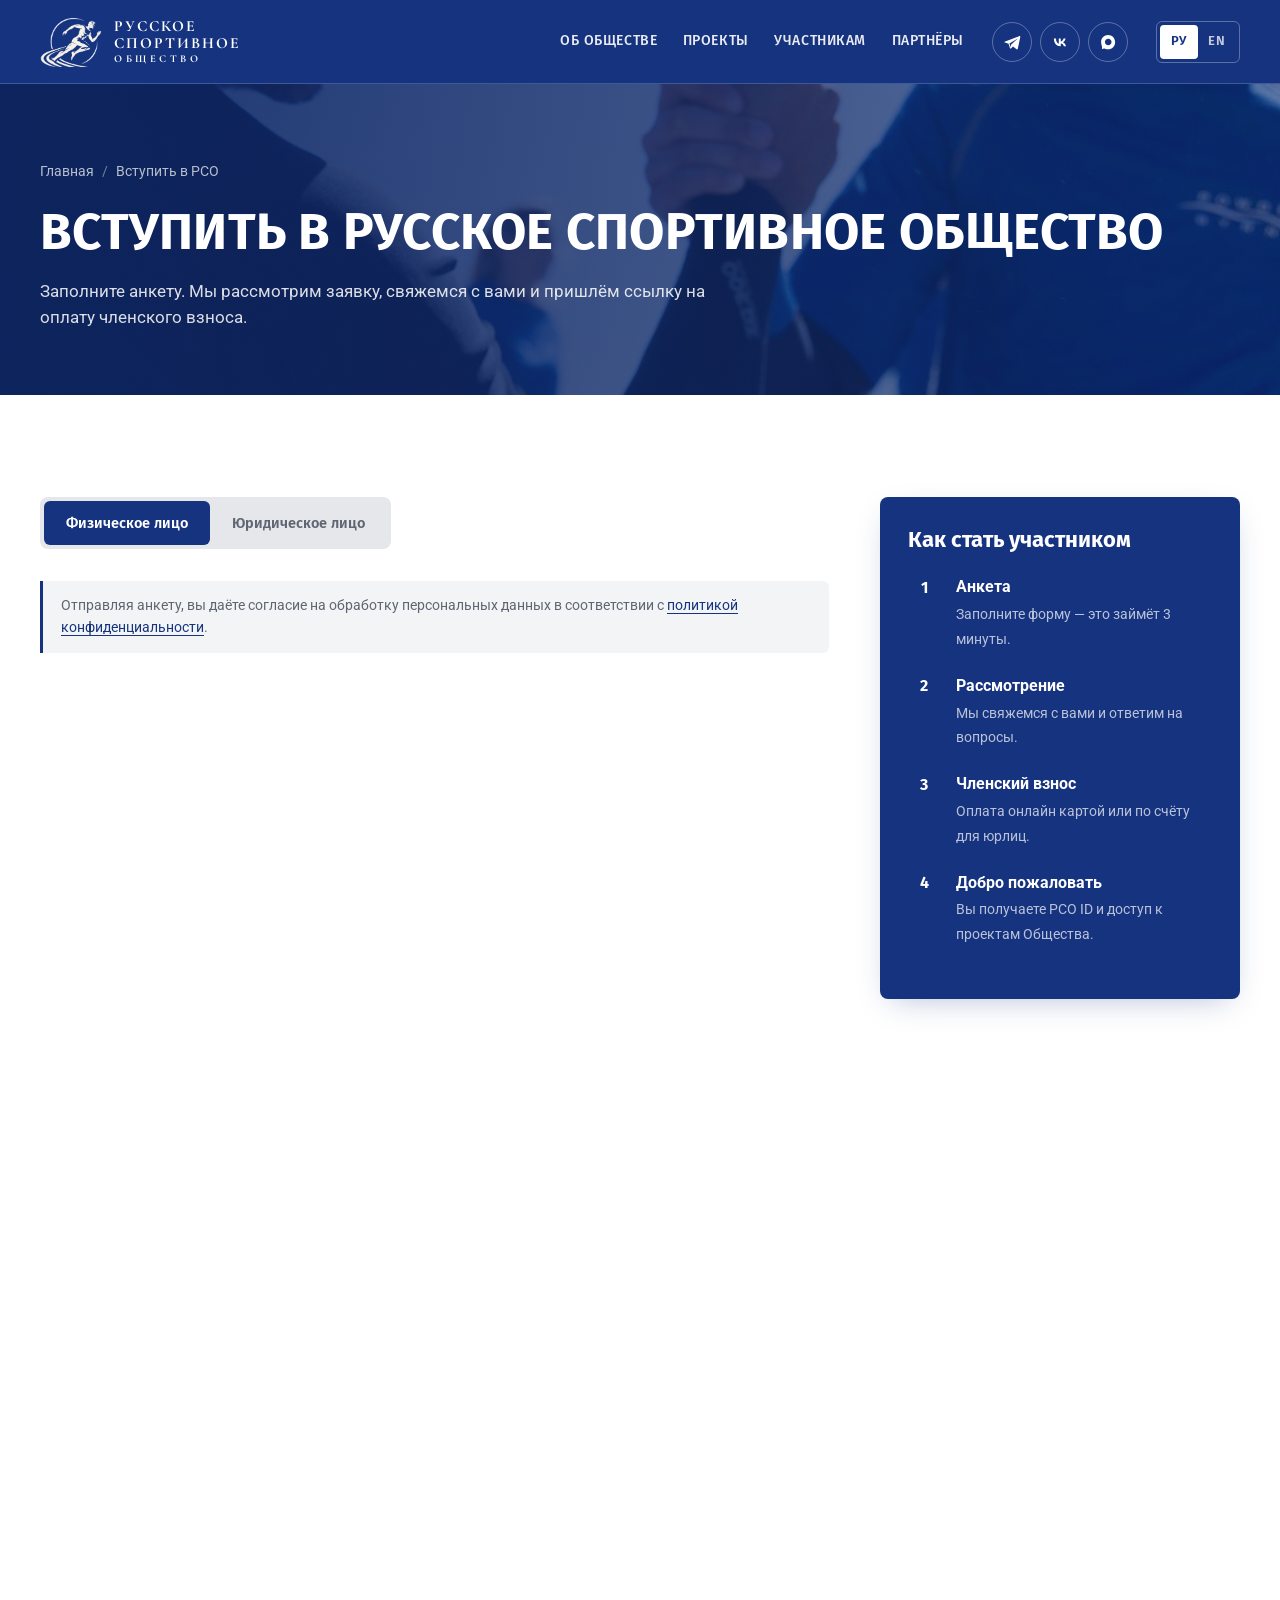
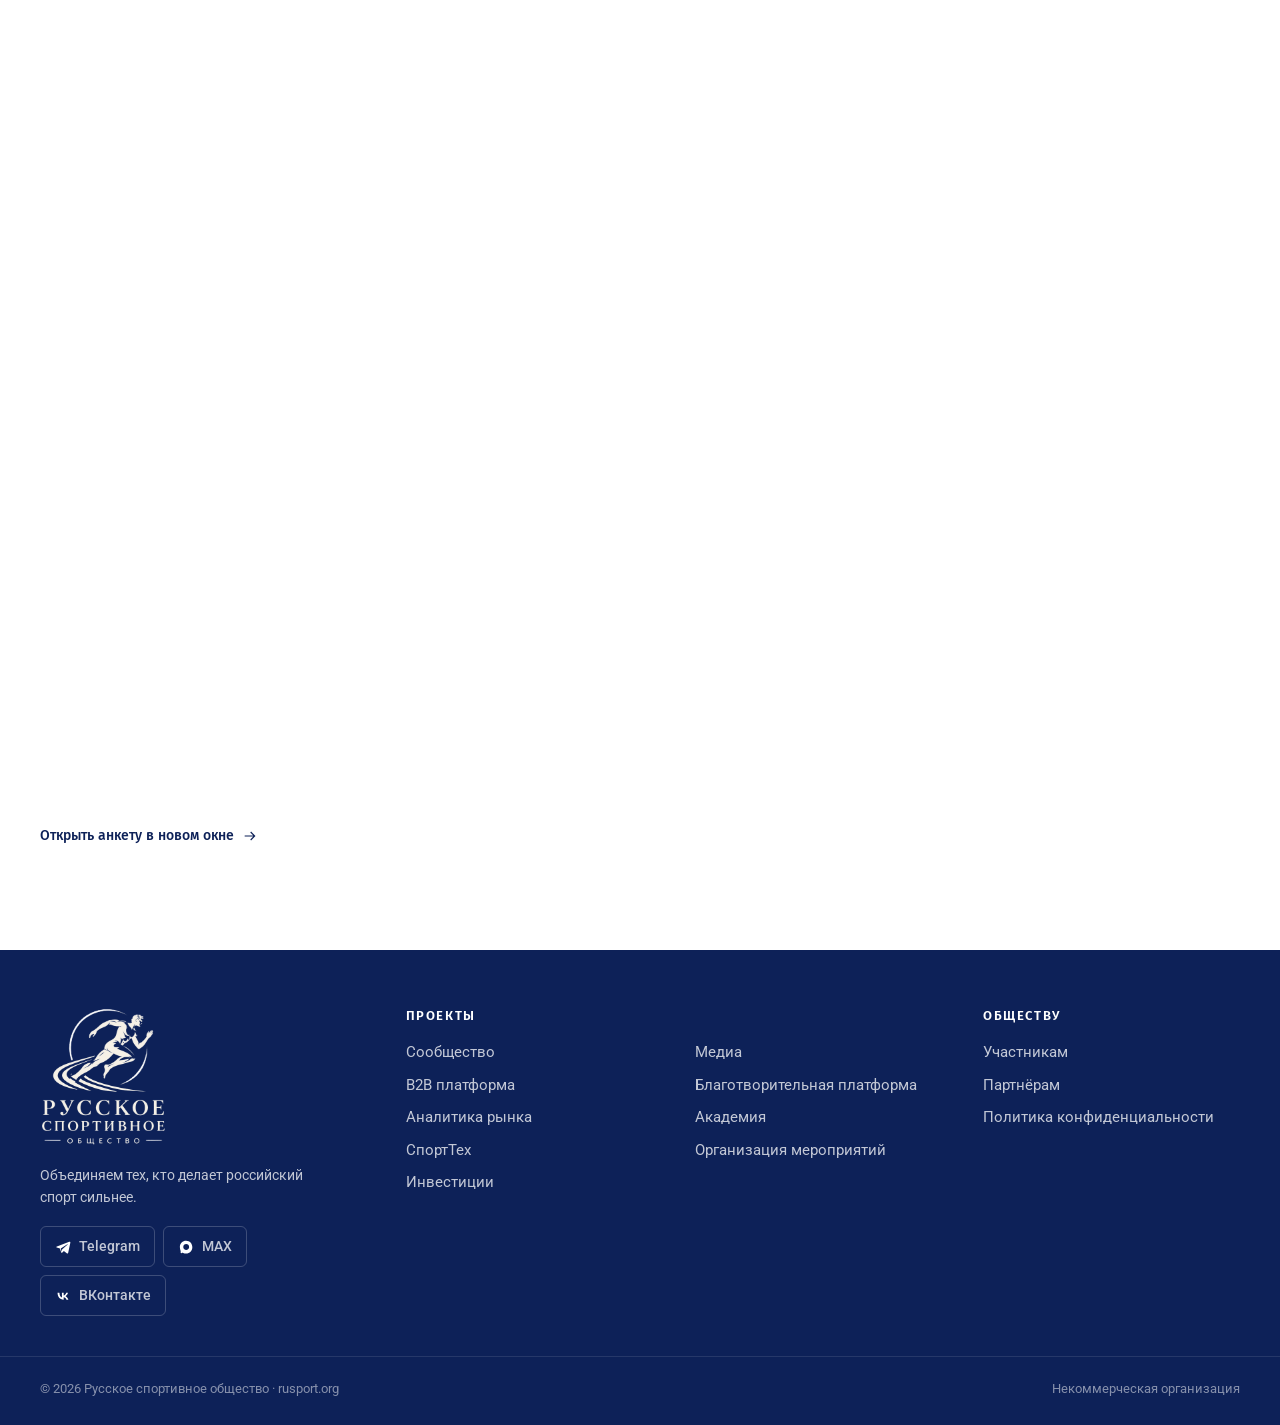
==== commit 3cdbaa3f: "Тёмно-синий основной, красные акценты, правки отступов" ====
--- a/join.html
+++ b/join.html
@@ -6,13 +6,13 @@
   <title>Вступить — Русское спортивное общество</title>
   <meta name="description" content="Анкета для вступления в Русское спортивное общество для физических и юридических лиц.">
   <meta name="robots" content="noindex, nofollow">
-  <meta name="theme-color" content="#1144c2">
+  <meta name="theme-color" content="#16337f">
   <link rel="icon" href="assets/img/favicon.png?v=2">
   <link rel="apple-touch-icon" href="assets/img/apple-touch-icon.png">
   <link rel="preconnect" href="https://fonts.googleapis.com">
   <link rel="preconnect" href="https://fonts.gstatic.com" crossorigin>
   <link href="https://fonts.googleapis.com/css2?family=Fira+Sans:wght@500;600;700;800&family=Roboto:wght@400;500&family=Cormorant+Garamond:ital,wght@0,700;1,500&display=swap" rel="stylesheet">
-  <link rel="stylesheet" href="assets/css/style.css?v=rso2m5">
+  <link rel="stylesheet" href="assets/css/style.css?v=rso2n7">
 </head>
 <body data-page="join">
   <div id="site-header"></div>
@@ -55,6 +55,6 @@
 
   <script src="assets/js/data.js?v=20261023b"></script>
   <script src="assets/js/i18n.js?v=20261023b"></script>
-  <script src="assets/js/main.js?v=20261023b"></script>
+  <script src="assets/js/main.js?v=rso2h2"></script>
 </body>
 </html>
--- a/assets/css/style.css
+++ b/assets/css/style.css
@@ -2,11 +2,11 @@
    Layout patterns after rgo.ru; palette: РСО 2.0 — синий и белый. */
 
 :root {
-  --navy: #1144c2;
-  --navy-2: #1a56d6;
-  --navy-deep: #0b3290;
-  --gold: #0b2266;
-  --gold-dark: #06173f;
+  --navy: #16337f;
+  --navy-2: #2145a0;
+  --navy-deep: #0d2158;
+  --gold: #16337f;
+  --gold-dark: #0d2158;
   --gold-light: #ffffff;
   --red: #d52b1e;
   --red-dark: #b0231a;
@@ -16,7 +16,7 @@
   --ink: #121621;
   --muted: #5f6672;
   --line: #e5e7eb;
-  --shadow: 0 10px 30px -12px rgba(17, 68, 194, 0.3);
+  --shadow: 0 10px 30px -12px rgba(22, 51, 127, 0.35);
 
   --head: "Fira Sans", "Roboto", Arial, sans-serif;
   --body: "Roboto", Arial, sans-serif;
@@ -126,8 +126,8 @@
   background: var(--navy);
   transition: background 0.3s, box-shadow 0.3s;
 }
-.page-home .site-header:not(.is-solid) { background: linear-gradient(rgba(7, 26, 76, 0.6), rgba(7, 26, 76, 0)); }
-.site-header.is-solid { background: rgba(17, 68, 194, 0.97); box-shadow: 0 6px 24px -12px rgba(0, 0, 0, 0.5); }
+.page-home .site-header:not(.is-solid) { background: linear-gradient(rgba(14, 38, 100, 0.6), rgba(14, 38, 100, 0)); }
+.site-header.is-solid { background: rgba(22, 51, 127, 0.97); box-shadow: 0 6px 24px -12px rgba(0, 0, 0, 0.5); }
 .header-row {
   display: flex;
   align-items: center;
@@ -262,7 +262,7 @@
 .photo.no-photo {
   background-image:
     repeating-linear-gradient(135deg, rgba(255, 255, 255, 0.025) 0 2px, transparent 2px 14px),
-    radial-gradient(120% 120% at 75% 15%, #3b6fe0 0%, var(--navy) 55%, var(--navy-deep) 100%);
+    radial-gradient(120% 120% at 75% 15%, #2a4fa8 0%, var(--navy) 55%, var(--navy-deep) 100%);
 }
 .photo.no-photo::after {
   content: "Фото: " attr(data-photo) ".jpg";
@@ -302,9 +302,9 @@
   position: absolute;
   inset: 0;
   background:
-    linear-gradient(90deg, rgba(7, 26, 76, 0.88) 0%, rgba(7, 26, 76, 0.62) 45%, rgba(7, 26, 76, 0.3) 80%),
-    linear-gradient(0deg, rgba(7, 26, 76, 0.7) 0%, rgba(7, 26, 76, 0) 40%),
-    rgba(7, 26, 76, 0.2);
+    linear-gradient(90deg, rgba(14, 38, 100, 0.88) 0%, rgba(14, 38, 100, 0.62) 45%, rgba(14, 38, 100, 0.3) 80%),
+    linear-gradient(0deg, rgba(14, 38, 100, 0.7) 0%, rgba(14, 38, 100, 0) 40%),
+    rgba(14, 38, 100, 0.2);
 }
 /* Slide text sits at the bottom, just above the progress bars (.hero-bar). */
 .hero-content {
@@ -379,7 +379,7 @@
 
 @media (max-width: 767px) {
   .hero-slides { height: min(640px, 88svh); }
-  .hero-slide::after { background: linear-gradient(0deg, rgba(7, 26, 76, 0.94) 0%, rgba(7, 26, 76, 0.78) 50%, rgba(7, 26, 76, 0.6) 100%); }
+  .hero-slide::after { background: linear-gradient(0deg, rgba(14, 38, 100, 0.94) 0%, rgba(14, 38, 100, 0.78) 50%, rgba(14, 38, 100, 0.6) 100%); }
   .hero-content { padding-bottom: 88px; }
   .hero-actions .btn { flex: 1 1 100%; }
   .hero-arrows { display: none; }
@@ -419,7 +419,7 @@
   position: absolute;
   inset: 0;
   z-index: -1;
-  background: linear-gradient(0deg, rgba(7, 26, 76, 0.9) 0%, rgba(7, 26, 76, 0.45) 40%, rgba(7, 26, 76, 0) 70%);
+  background: linear-gradient(0deg, rgba(14, 38, 100, 0.9) 0%, rgba(14, 38, 100, 0.45) 40%, rgba(14, 38, 100, 0) 70%);
 }
 .pcard:hover .photo { transform: scale(1.05); }
 .pcard-body { padding: 24px 26px; }
@@ -454,7 +454,7 @@
 /* Full-bleed photo section (rgo.ru "Экспедиционный корпус") */
 .bleed { position: relative; color: var(--white); padding: clamp(72px, 9vw, 130px) 0; isolation: isolate; }
 .bleed > .photo { position: absolute; inset: 0; z-index: -2; }
-.bleed::before { content: ""; position: absolute; inset: 0; z-index: -1; background: linear-gradient(90deg, rgba(7, 26, 76, 0.92) 0%, rgba(7, 26, 76, 0.78) 50%, rgba(7, 26, 76, 0.6) 100%); }
+.bleed::before { content: ""; position: absolute; inset: 0; z-index: -1; background: linear-gradient(90deg, rgba(14, 38, 100, 0.92) 0%, rgba(14, 38, 100, 0.78) 50%, rgba(14, 38, 100, 0.6) 100%); }
 .bleed .lead { color: rgba(255, 255, 255, 0.82); }
 .bleed-title { font-family: var(--head); font-size: clamp(30px, 4.4vw, 60px); font-weight: 800; line-height: 1.05; text-transform: uppercase; margin: 14px 0 22px; max-width: 900px; }
 .pillars { display: grid; grid-template-columns: repeat(3, minmax(0, 1fr)); gap: 20px; margin-top: clamp(40px, 5vw, 64px); }
@@ -582,7 +582,7 @@
 }
 .manifesto-words i { width: 10px; height: 10px; background: var(--gold); transform: rotate(45deg); flex: none; }
 .manifesto-claim { margin: 28px 0 32px; font-size: clamp(16px, 1.4vw, 19px); color: var(--muted); }
-.manifesto-claim b { color: var(--navy); }
+.manifesto-claim b { color: var(--red); }
 .manifesto .socials { justify-content: center; }
 
 /* ---------- Footer ---------- */
@@ -619,7 +619,7 @@
 
 .page-hero { position: relative; color: var(--white); padding: calc(var(--header-h) + clamp(40px, 6vw, 90px)) 0 clamp(40px, 5vw, 70px); isolation: isolate; }
 .page-hero > .photo { position: absolute; inset: 0; z-index: -2; }
-.page-hero::before { content: ""; position: absolute; inset: 0; z-index: -1; background: linear-gradient(90deg, rgba(7, 26, 76, 0.92) 0%, rgba(7, 26, 76, 0.75) 60%, rgba(7, 26, 76, 0.55) 100%); }
+.page-hero::before { content: ""; position: absolute; inset: 0; z-index: -1; background: linear-gradient(90deg, rgba(14, 38, 100, 0.92) 0%, rgba(14, 38, 100, 0.75) 60%, rgba(14, 38, 100, 0.55) 100%); }
 .page-hero-plain { background: var(--navy); }
 .page-hero-plain::before { display: none; }
 .page-hero .lead { color: rgba(255, 255, 255, 0.85); margin-top: 18px; max-width: 680px; }
@@ -720,3 +720,30 @@
 @media (max-width: 360px) {
   .nav .nav-join.socials { grid-template-columns: 1fr; }
 }
+
+/* РСО 2.0: слоган без плашки — чёрный текст, красный акцент */
+.ideas-result { background: none; color: var(--ink); padding-left: 0; padding-right: 0; }
+
+/* РСО 2.0: больше красного — надзаголовки, активный пункт меню, полоса слайдера, метка у заголовков разделов */
+.kicker { color: var(--red); }
+.nav a:hover, .nav a.is-active { border-bottom-color: var(--red); }
+.hero-progress i { background: var(--red); }
+.section-head .h2::before, .section .h2.section-title::before {
+  content: "";
+  display: block;
+  width: 48px;
+  height: 4px;
+  margin-bottom: 16px;
+  border-radius: 2px;
+  background: var(--red);
+}
+@media (max-width: 1100px) {
+  .nav a:hover, .nav a.is-active { color: #ff6b5f; }
+}
+
+/* РСО 2.0: заголовки «Слышать / Знать / Делать» — красные */
+.pillar h3 { color: var(--red); }
+
+/* РСО 2.0: меньше пустоты под слоганом */
+.ideas-result { padding-bottom: 0; }
+.section:has(.ideas-result) { padding-bottom: clamp(28px, 3.5vw, 48px); }
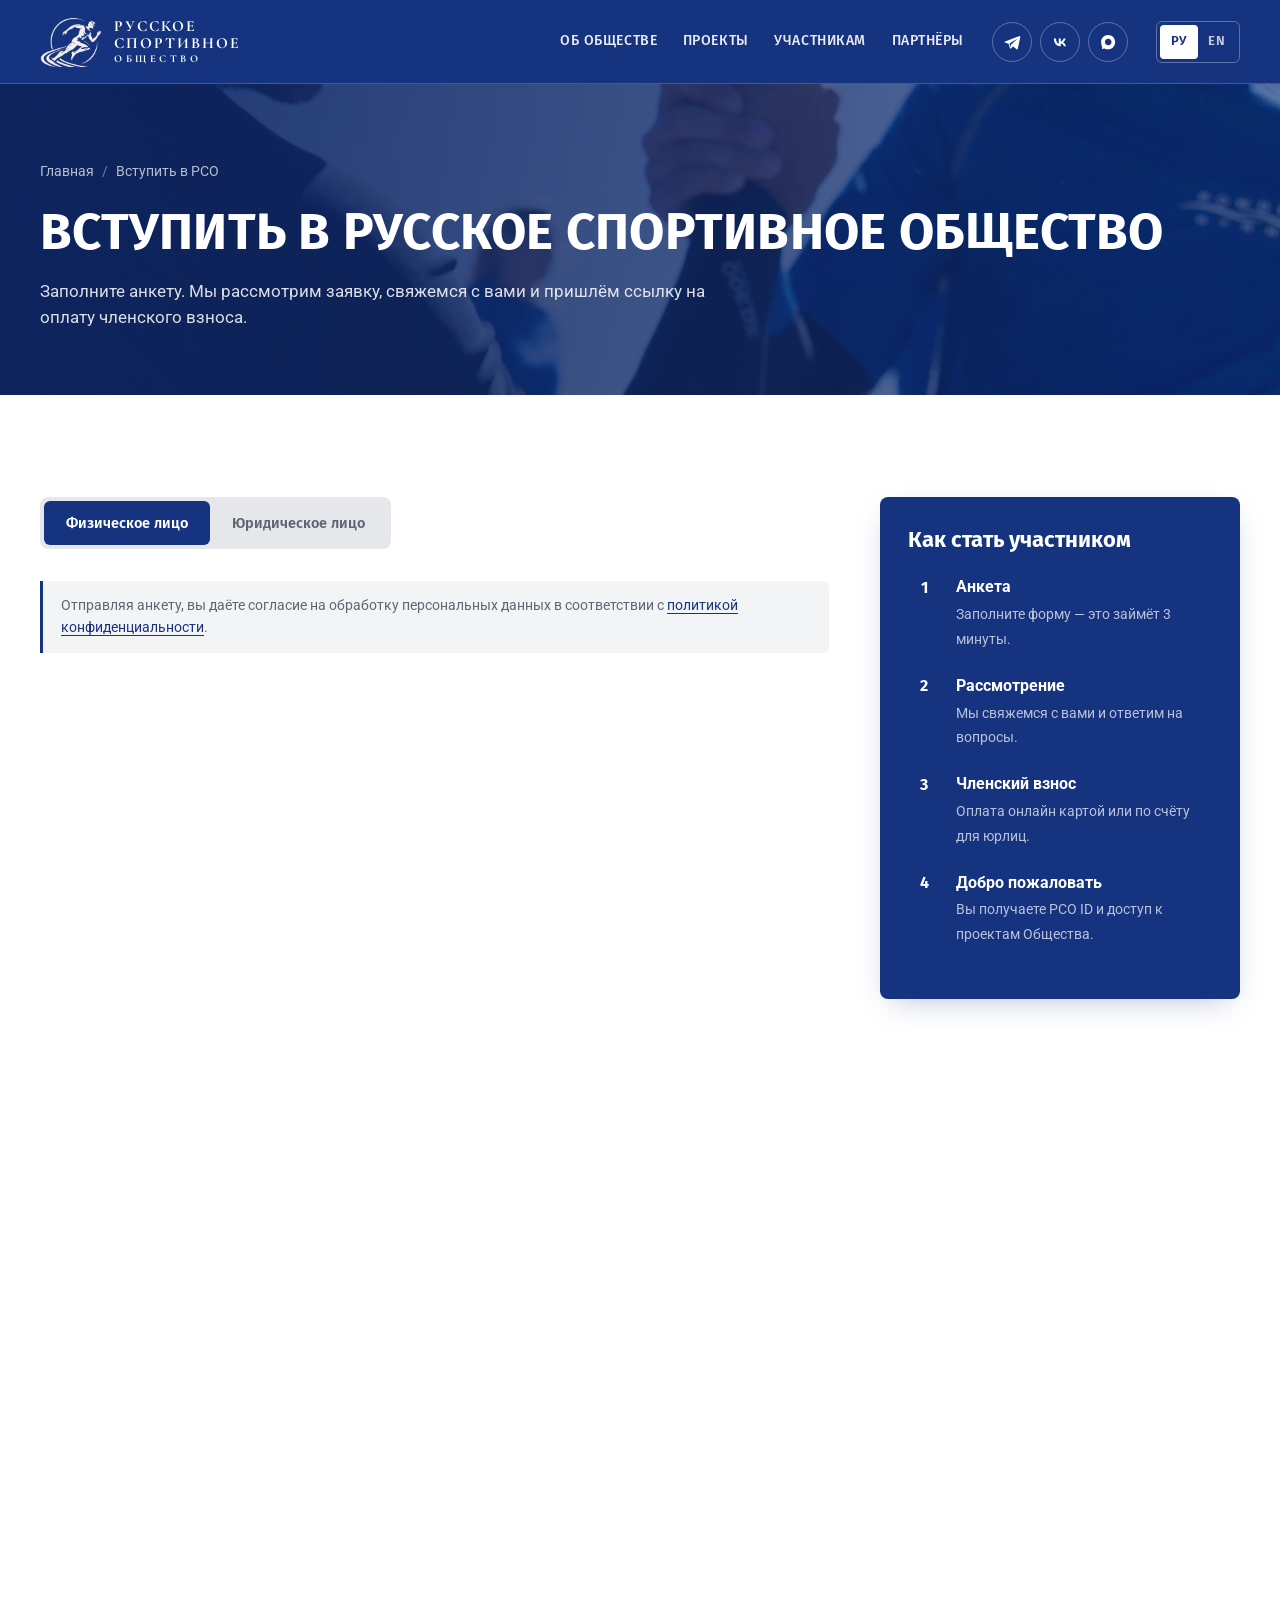
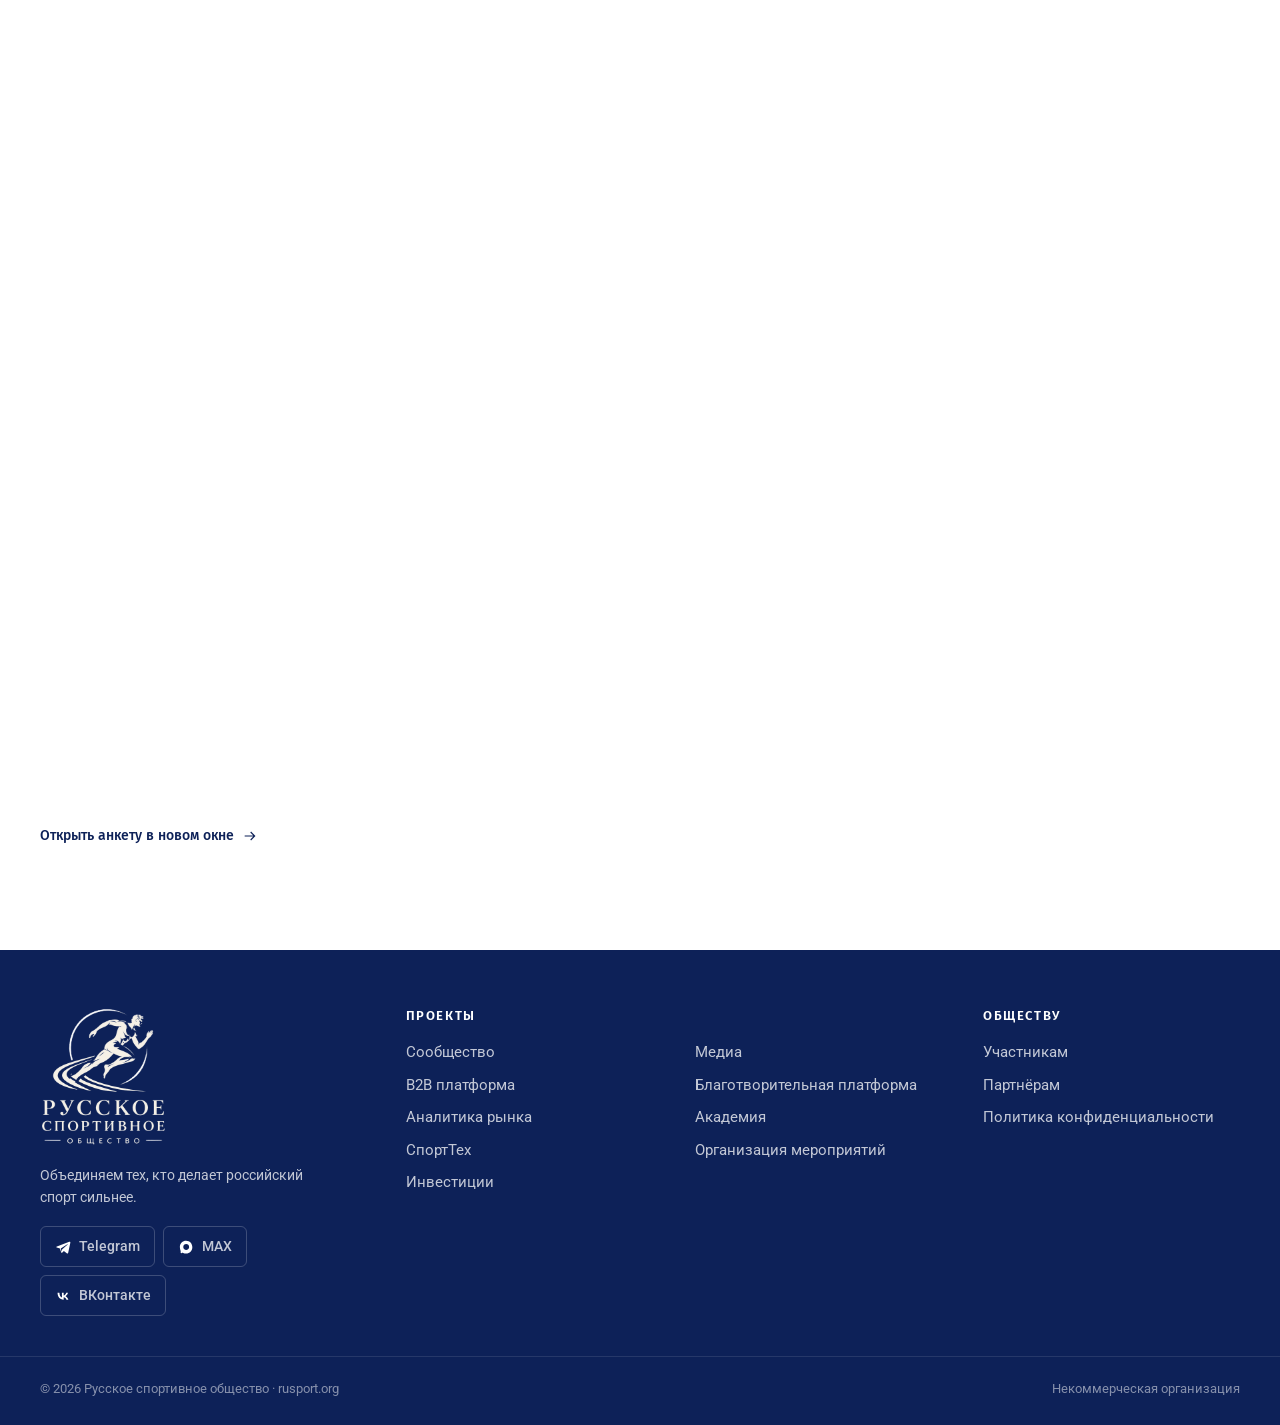
==== commit 05701782: "Шапка: прячется при прокрутке вниз, выезжает при прокрутке вверх; прозрачная над слайдером Co-Author" ====
--- a/join.html
+++ b/join.html
@@ -1,4 +1,4 @@
-<!doctype html>
+﻿<!doctype html>
 <html lang="ru">
 <head>
   <meta charset="utf-8">
@@ -12,7 +12,7 @@
   <link rel="preconnect" href="https://fonts.googleapis.com">
   <link rel="preconnect" href="https://fonts.gstatic.com" crossorigin>
   <link href="https://fonts.googleapis.com/css2?family=Fira+Sans:wght@500;600;700;800&family=Roboto:wght@400;500&family=Cormorant+Garamond:ital,wght@0,700;1,500&display=swap" rel="stylesheet">
-  <link rel="stylesheet" href="assets/css/style.css?v=rso2n7">
+  <link rel="stylesheet" href="assets/css/style.css?v=rso2n17">
 </head>
 <body data-page="join">
   <div id="site-header"></div>
@@ -55,6 +55,6 @@
 
   <script src="assets/js/data.js?v=20261023b"></script>
   <script src="assets/js/i18n.js?v=20261023b"></script>
-  <script src="assets/js/main.js?v=rso2h2"></script>
+  <script src="assets/js/main.js?v=rso2h8"></script>
 </body>
 </html>
--- a/assets/css/style.css
+++ b/assets/css/style.css
@@ -1,4 +1,4 @@
-/* Русское спортивное общество — rusport.org
+﻿/* Русское спортивное общество — rusport.org
    Layout patterns after rgo.ru; palette: РСО 2.0 — синий и белый. */
 
 :root {
@@ -118,16 +118,26 @@
 
 /* ---------- Header ---------- */
 
+/* Прозрачная шапка стоит вверху страницы и уезжает вместе с ней;
+   при прокрутке вверх выезжает закреплённая (.is-fixed): над слайдером прозрачная, ниже — синяя (.is-solid) */
 .site-header {
-  position: fixed;
+  position: absolute;
   inset: 0 0 auto;
   z-index: 60;
   color: var(--white);
   background: var(--navy);
-  transition: background 0.3s, box-shadow 0.3s;
-}
+  transition: background 0.3s, box-shadow 0.6s ease, transform 0.15s ease-out;
+}
+.site-header.is-fixed { position: fixed; }
+.site-header.is-hidden { transform: translateY(-100%); }
+.site-header.no-anim { transition: none; }
+.site-header.is-hidden:has(:focus-visible) { transform: none; }
+@media (prefers-reduced-motion: reduce) { .site-header { transition: background 0.3s, box-shadow 0.3s; } }
 .page-home .site-header:not(.is-solid) { background: linear-gradient(rgba(14, 38, 100, 0.6), rgba(14, 38, 100, 0)); }
-.site-header.is-solid { background: rgba(22, 51, 127, 0.97); box-shadow: 0 6px 24px -12px rgba(0, 0, 0, 0.5); }
+/* Синий фон — отдельным слоем, чтобы переход из прозрачного шёл плавно */
+.site-header::before { content: ""; position: absolute; inset: 0; z-index: -1; background: rgba(22, 51, 127, 0.97); opacity: 0; transition: opacity 0.6s ease; pointer-events: none; }
+.site-header.is-solid::before { opacity: 1; }
+.site-header.is-solid { box-shadow: 0 6px 24px -12px rgba(0, 0, 0, 0.5); }
 .header-row {
   display: flex;
   align-items: center;
@@ -286,7 +296,7 @@
 /* ---------- Hero banner slider ---------- */
 
 .hero { position: relative; color: var(--white); background: var(--navy-deep); overflow: hidden; }
-.hero-slides { position: relative; height: clamp(560px, 86svh, 860px); }
+.hero-slides { position: relative; height: 100vh; height: 100svh; min-height: 560px; }
 .hero-slide {
   position: absolute;
   inset: 0;
@@ -302,9 +312,8 @@
   position: absolute;
   inset: 0;
   background:
-    linear-gradient(90deg, rgba(14, 38, 100, 0.88) 0%, rgba(14, 38, 100, 0.62) 45%, rgba(14, 38, 100, 0.3) 80%),
-    linear-gradient(0deg, rgba(14, 38, 100, 0.7) 0%, rgba(14, 38, 100, 0) 40%),
-    rgba(14, 38, 100, 0.2);
+    linear-gradient(90deg, rgba(14, 38, 100, 0.6) 0%, rgba(14, 38, 100, 0.35) 45%, rgba(14, 38, 100, 0.1) 80%),
+    linear-gradient(0deg, rgba(14, 38, 100, 0.5) 0%, rgba(14, 38, 100, 0) 40%);
 }
 /* Slide text sits at the bottom, just above the progress bars (.hero-bar). */
 .hero-content {
@@ -747,3 +756,4 @@
 /* РСО 2.0: меньше пустоты под слоганом */
 .ideas-result { padding-bottom: 0; }
 .section:has(.ideas-result) { padding-bottom: clamp(28px, 3.5vw, 48px); }
+
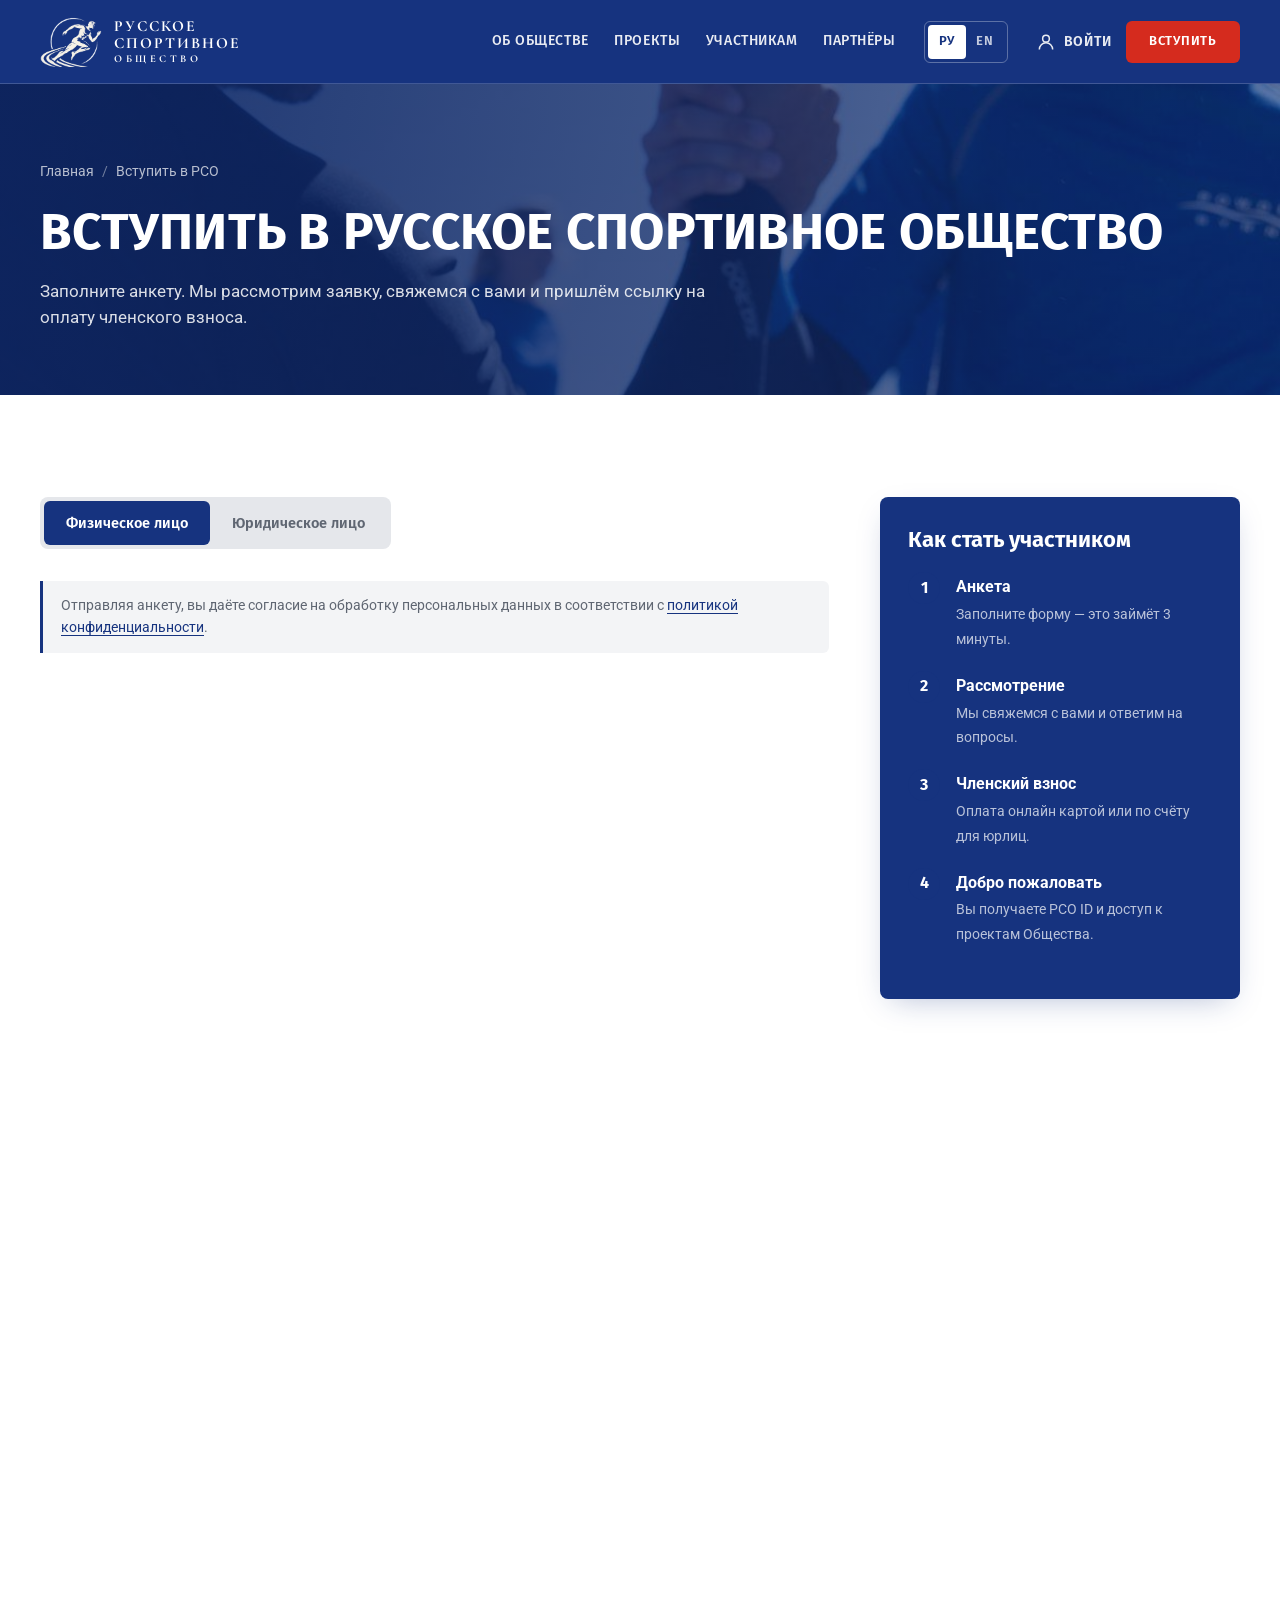
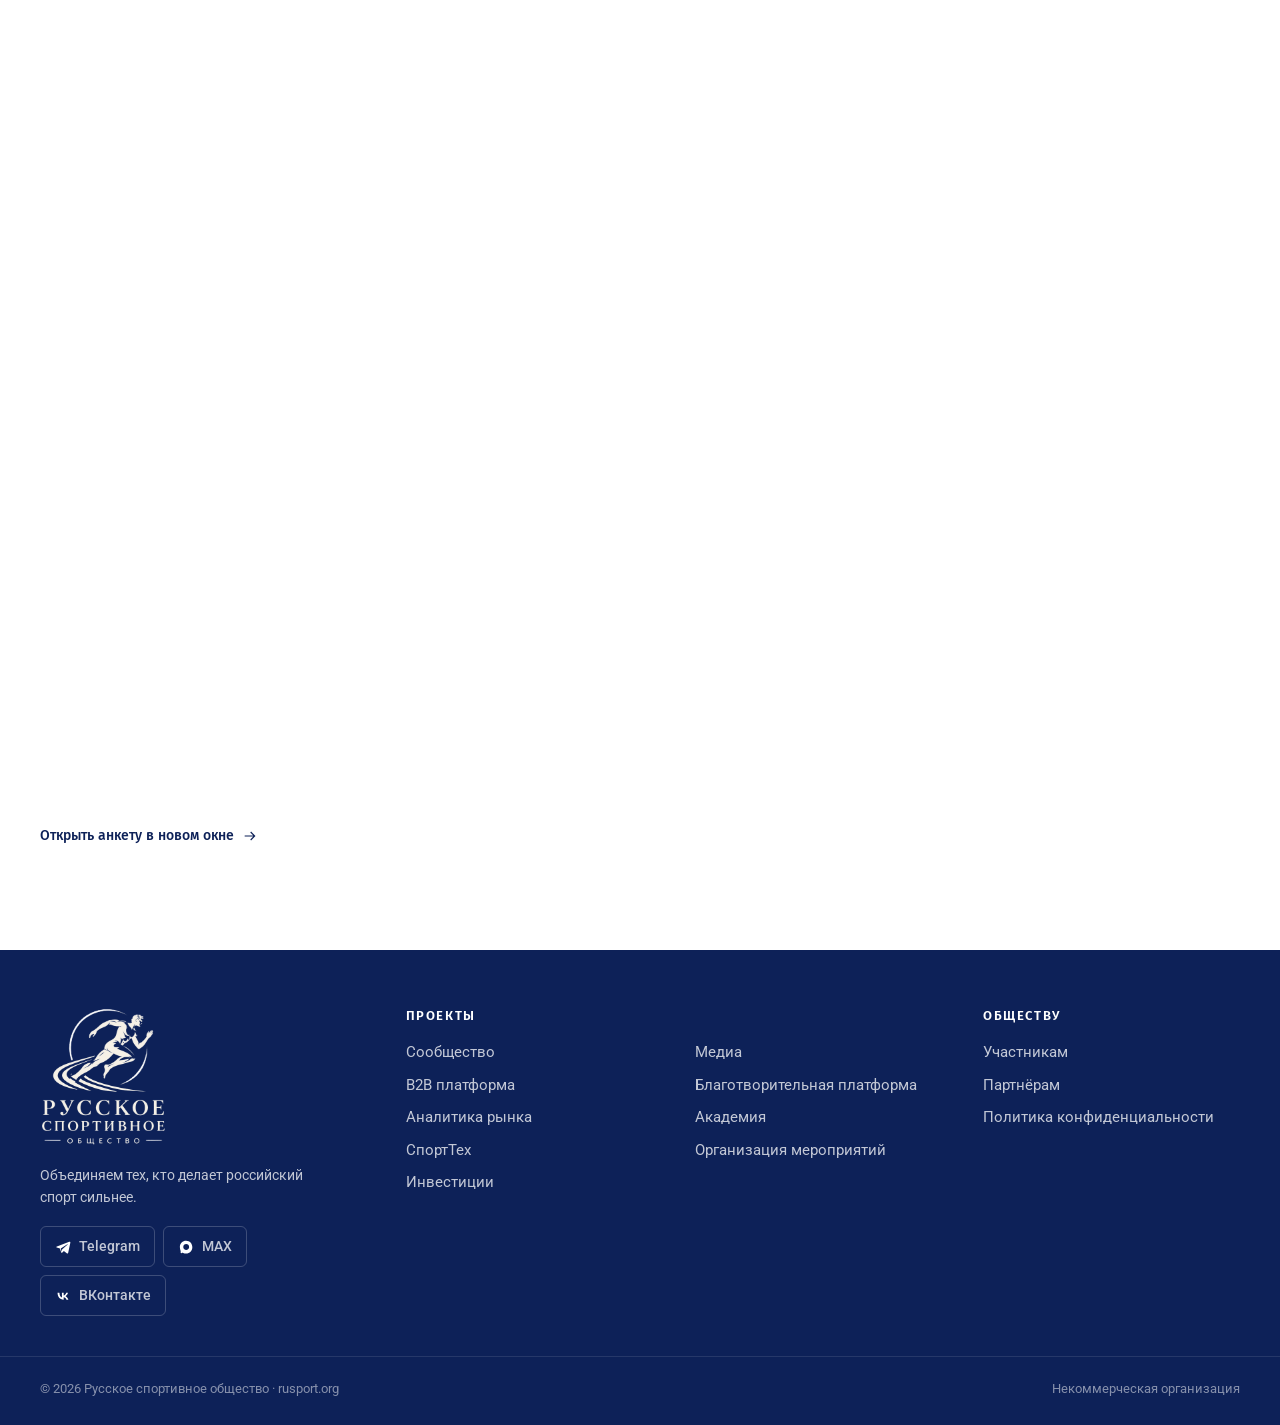
==== commit 04fcb3b7: "Единый профиль РСО: кнопки «Войти» и «Вступить» в шапке и на слайдах 1 и 3 Co-Authored-By: Claude Op" ====
--- a/join.html
+++ b/join.html
@@ -12,7 +12,7 @@
   <link rel="preconnect" href="https://fonts.googleapis.com">
   <link rel="preconnect" href="https://fonts.gstatic.com" crossorigin>
   <link href="https://fonts.googleapis.com/css2?family=Fira+Sans:wght@500;600;700;800&family=Roboto:wght@400;500&family=Cormorant+Garamond:ital,wght@0,700;1,500&display=swap" rel="stylesheet">
-  <link rel="stylesheet" href="assets/css/style.css?v=rso2n17">
+  <link rel="stylesheet" href="assets/css/style.css?v=rso2n17a">
 </head>
 <body data-page="join">
   <div id="site-header"></div>
@@ -53,8 +53,8 @@
 
   <div id="site-footer"></div>
 
-  <script src="assets/js/data.js?v=20261023b"></script>
-  <script src="assets/js/i18n.js?v=20261023b"></script>
-  <script src="assets/js/main.js?v=rso2h8"></script>
+  <script src="assets/js/data.js?v=20261023ba"></script>
+  <script src="assets/js/i18n.js?v=20261023ba"></script>
+  <script src="assets/js/main.js?v=rso2h8a"></script>
 </body>
 </html>
--- a/assets/css/style.css
+++ b/assets/css/style.css
@@ -757,3 +757,24 @@
 .ideas-result { padding-bottom: 0; }
 .section:has(.ideas-result) { padding-bottom: clamp(28px, 3.5vw, 48px); }
 
+
+/* ---------- Единый профиль РСО: вход и вступление ---------- */
+.header-auth { display: flex; align-items: center; gap: 14px; flex: none; }
+.header-login {
+  display: inline-flex; align-items: center; gap: 8px;
+  font-family: var(--head); font-size: 14px; font-weight: 600; letter-spacing: 0.06em; text-transform: uppercase;
+  color: var(--white); opacity: 0.9; transition: opacity 0.2s;
+}
+.header-login:hover { opacity: 1; }
+.header-login svg { width: 20px; height: 20px; }
+.header-join { min-height: 42px; padding: 0 22px; font-size: 13px; }
+.btn-ghost-light { border-color: rgba(255, 255, 255, 0.45); color: var(--white); }
+.btn-ghost-light:hover { border-color: var(--white); background: rgba(255, 255, 255, 0.1); }
+.nav .nav-auth { gap: 10px; }
+.nav .nav-auth .btn { flex: 1; }
+@media (max-width: 1100px) {
+  .header-auth { display: none; }
+}
+@media (max-width: 1440px) and (min-width: 1101px) {
+  .header-socials { display: none; }
+}
